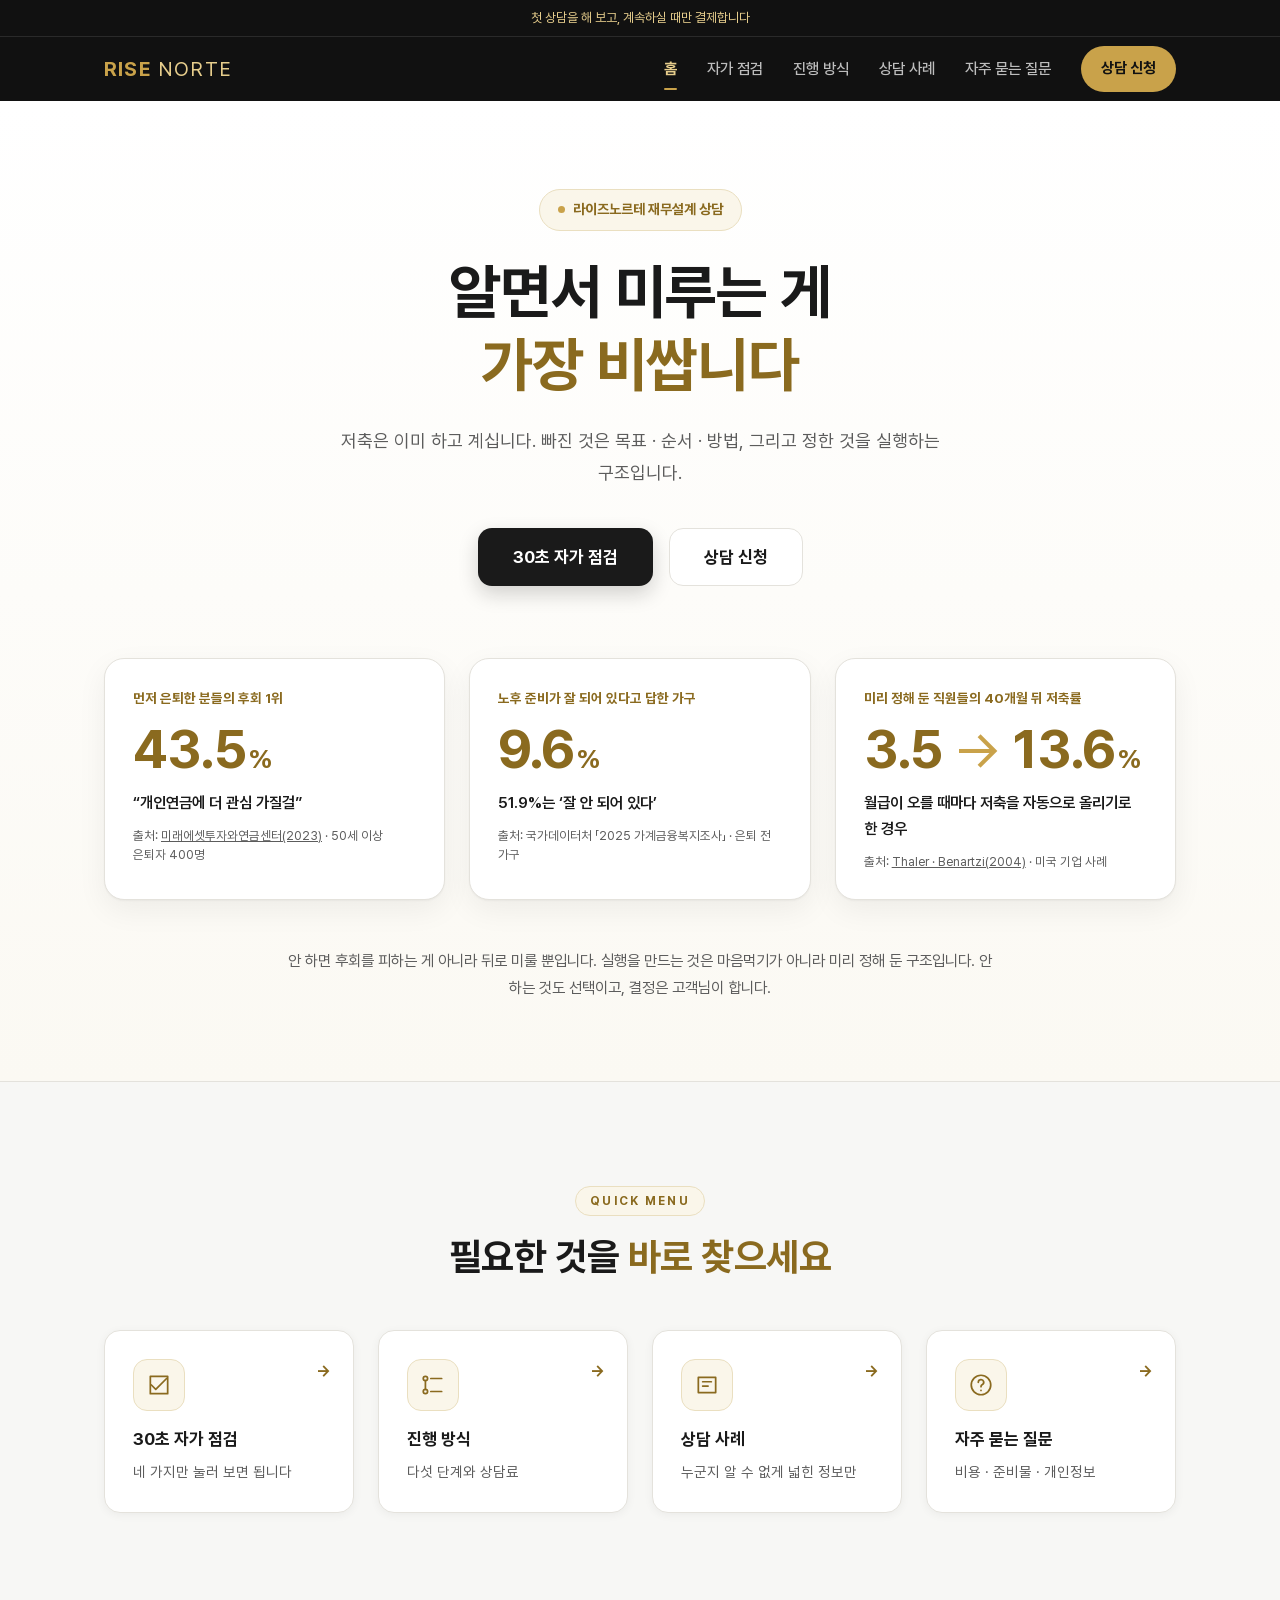
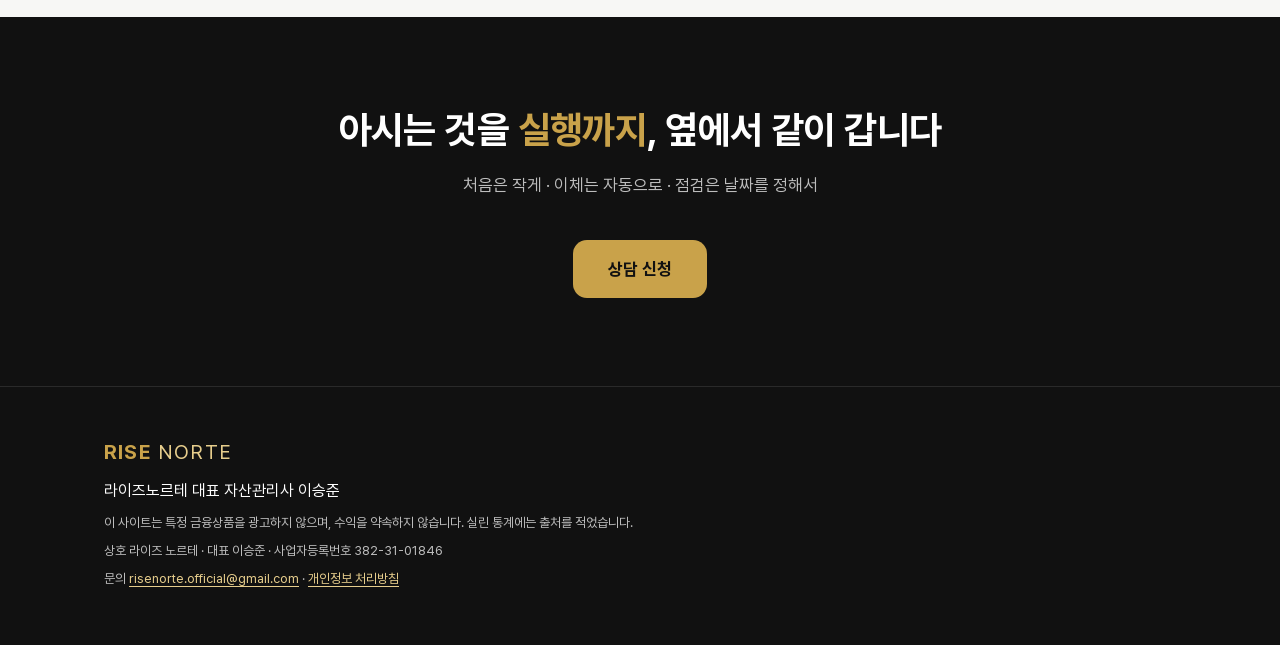
==== index.html @ 2879dfe0 "확인용 배포 갱신: 10분 단위 예약 · 희망 장소 · 상담 동의 · 후기 · 처리방침 Co-Authored-By: Claude Fable 5.2 <noreply@anthropic" ====
<!doctype html>
<html lang="ko">
<head>
<meta charset="utf-8">
<meta name="robots" content="noindex, nofollow">
<meta name="viewport" content="width=device-width, initial-scale=1">
<title>라이즈노르테 · 재무설계 상담</title>
<meta name="description" content="알면서 미루는 게 가장 비쌉니다. 목표 · 순서 · 방법을 정하고 실행까지 같이 가는 재무설계 상담. 라이즈노르테 대표 자산관리사 이승준.">
<link rel="stylesheet" href="assets/style.css">
</head>
<body>

<a class="skip" href="#main">본문으로 건너뛰기</a>

<p class="notice-bar">첫 상담을 해 보고, 계속하실 때만 결제합니다</p>

<header class="top">
  <div class="wrap top-in">
    <a class="brand" href="#home" aria-label="라이즈노르테 처음으로"><b>RISE</b> <span>NORTE</span></a>
    <nav class="nav" aria-label="주요 메뉴">
      <a href="#home" data-nav="home">홈</a>
      <a href="#check" data-nav="check">자가 점검</a>
      <a href="#how" data-nav="how">진행 방식</a>
      <a href="#cases" data-nav="cases">상담 사례</a>
      <a href="#faq" data-nav="faq">자주 묻는 질문</a>
    </nav>
    <a class="nav-cta" href="#apply" data-nav="apply">상담 신청</a>
  </div>
</header>

<main id="main">

<!-- 1. 후킹 -->
<section class="hero" id="home" data-view="home">
  <div class="wrap">
    <p class="pill">라이즈노르테 재무설계 상담</p>
    <h1>알면서 미루는 게 <br><em>가장 비쌉니다</em></h1>
    <p class="lede">저축은 이미 하고 계십니다. 빠진 것은 목표 · 순서 · 방법, 그리고 정한 것을 실행하는 구조입니다.</p>
    <div class="actions">
      <a class="btn btn-main btn-lg" href="#check">30초 자가 점검</a>
      <a class="btn btn-ghost btn-lg" href="#apply">상담 신청</a>
    </div>

    <ul class="stats">
      <li>
        <p class="stat-k">먼저 은퇴한 분들의 후회 1위</p>
        <p class="figure">43.5<small>%</small></p>
        <p class="stat-t">“개인연금에 더 관심 가질걸”</p>
        <p class="src">출처: <a href="https://www.asiae.co.kr/en/article/2023072017463764405" target="_blank" rel="noopener">미래에셋투자와연금센터(2023)</a> · 50세 이상 은퇴자 400명</p>
      </li>
      <li>
        <p class="stat-k">노후 준비가 잘 되어 있다고 답한 가구</p>
        <p class="figure">9.6<small>%</small></p>
        <p class="stat-t">51.9%는 ‘잘 안 되어 있다’</p>
        <p class="src">출처: 국가데이터처 「2025 가계금융복지조사」 · 은퇴 전 가구</p>
      </li>
      <li>
        <p class="stat-k">미리 정해 둔 직원들의 40개월 뒤 저축률</p>
        <p class="figure">3.5 <i>→</i> 13.6<small>%</small></p>
        <p class="stat-t">월급이 오를 때마다 저축을 자동으로 올리기로 한 경우</p>
        <p class="src">출처: <a href="https://www.chicagobooth.edu/research/rustandy/social-impact-research/research-papers/2004/save-more-tomorrow-using-behavioral-economics-to-increase-employee-saving" target="_blank" rel="noopener">Thaler · Benartzi(2004)</a> · 미국 기업 사례</p>
      </li>
    </ul>

    <p class="hero-close">안 하면 후회를 피하는 게 아니라 뒤로 미룰 뿐입니다. 실행을 만드는 것은 마음먹기가 아니라 미리 정해 둔 구조입니다. 안 하는 것도 선택이고, 결정은 고객님이 합니다.</p>
  </div>
</section>

<!-- 1-2. 바로 가기 (홈) -->
<section class="sec sec-alt" id="quick" data-view="home">
  <div class="wrap">
    <p class="overline">QUICK MENU</p>
    <h2>필요한 것을 <em>바로 찾으세요</em></h2>
    <ul class="cards4 tiles">
      <li><a class="card tile" href="#check"><span class="ico" aria-hidden="true"><svg viewBox="0 0 24 24"><path d="M5 12l4 4 10-10"/><path d="M4 4h16v16H4z"/></svg></span><h4>30초 자가 점검</h4><p>네 가지만 눌러 보면 됩니다</p><span class="go" aria-hidden="true">→</span></a></li>
      <li><a class="card tile" href="#how"><span class="ico" aria-hidden="true"><svg viewBox="0 0 24 24"><circle cx="5" cy="6" r="2"/><circle cx="5" cy="18" r="2"/><path d="M10 6h10M10 18h10M5 8v8"/></svg></span><h4>진행 방식</h4><p>다섯 단계와 상담료</p><span class="go" aria-hidden="true">→</span></a></li>
      <li><a class="card tile" href="#cases"><span class="ico" aria-hidden="true"><svg viewBox="0 0 24 24"><path d="M4 5h16v14H4z"/><path d="M8 9h8M8 13h5"/></svg></span><h4>상담 사례</h4><p>누군지 알 수 없게 넓힌 정보만</p><span class="go" aria-hidden="true">→</span></a></li>
      <li><a class="card tile" href="#faq"><span class="ico" aria-hidden="true"><svg viewBox="0 0 24 24"><circle cx="12" cy="12" r="9"/><path d="M9.5 9.5a2.5 2.5 0 1 1 3.5 2.3c-.7.4-1 1-1 1.7M12 17h.01"/></svg></span><h4>자주 묻는 질문</h4><p>비용 · 준비물 · 개인정보</p><span class="go" aria-hidden="true">→</span></a></li>
    </ul>
  </div>
</section>

<!-- 2. 30초 자가 점검 -->
<section class="sec sec-alt" id="check" data-view="check">
  <div class="wrap narrow-md">
    <p class="overline">SELF CHECK</p>
    <h2>하나라도 해당되면, <br><em>점검이 필요합니다</em></h2>
    <p class="sec-lede">30초 자가 점검입니다. 해당되는 것을 눌러 보세요.</p>

    <form class="checks" id="checkForm" aria-label="자가 점검 네 가지">
      <label class="check"><input type="checkbox" value="무엇을 위한 돈인지 정해져 있지 않다"><span class="num">01</span><span class="check-t">모으고는 있는데, 무엇을 위한 돈인지 정해져 있지 않다</span><span class="tick" aria-hidden="true"></span></label>
      <label class="check"><input type="checkbox" value="보험 · 적금 · 연금이 따로 논다"><span class="num">02</span><span class="check-t">보험 · 적금 · 연금이 각자 따로 놀고 있다</span><span class="tick" aria-hidden="true"></span></label>
      <label class="check"><input type="checkbox" value="세금 혜택을 다 챙기는지 모르겠다"><span class="num">03</span><span class="check-t">받을 수 있는 세금 혜택을 다 챙기고 있는지 모르겠다</span><span class="tick" aria-hidden="true"></span></label>
      <label class="check"><input type="checkbox" value="매달 얼마가 필요한지 계산해 본 적이 없다"><span class="num">04</span><span class="check-t">목표까지 매달 얼마가 필요한지 계산해 본 적이 없다</span><span class="tick" aria-hidden="true"></span></label>
    </form>

    <div class="result" id="checkResult" aria-live="polite">
      <p class="result-t" id="checkText">해당되는 항목을 누르면 결과가 바로 나옵니다.</p>
      <a class="btn btn-main" id="checkApply" href="#apply" hidden>이 결과로 상담 신청</a>
    </div>
    <p class="src center">네 가지는 재무설계 상담에서 가장 자주 나오는 내용입니다(라이즈노르테 1차 상담 기준). 누른 내용은 저장되거나 전송되지 않습니다.</p>
  </div>
</section>

<!-- 3. 진행 방식 -->
<section class="sec" id="how" data-view="how">
  <div class="wrap">
    <p class="overline">PROCESS</p>
    <h2>다섯 단계, <br><em>고객님은 고르기만 하시면 됩니다</em></h2>
    <p class="sec-lede">수익률을 찾는 재테크가 아니라 목표와 순서를 정하는 재무설계입니다. 계획이 먼저, 상품은 그다음입니다.</p>

    <ol class="steps">
      <li><span class="step-n">1</span><div class="step-b"><h3>첫 만남</h3><p>고민과 목표를 듣고, 지금의 보장과 돈을 함께 점검합니다. 진행 방식과 상담료를 안내하고, 계속할지는 고객님이 정합니다.</p></div><p class="step-do"><b>하실 일</b>이야기하기</p></li>
      <li><span class="step-n">2</span><div class="step-b"><h3>진단</h3><p>가진 돈 · 빚 · 매달 드나드는 돈을 한 장에 놓고(내 돈 지도), 목표를 언제 · 얼마로 할지 함께 정합니다. 이때까지는 상품 이야기를 하지 않습니다.</p></div><p class="step-do"><b>하실 일</b>사전 작성지 · 화면 캡처</p></li>
      <li><span class="step-n">3</span><div class="step-b"><h3>설계</h3><p>목표별 계획과 보장 · 절세 방법을 다른 방법과 나란히 비교해 제안합니다. 날짜별로 할 일까지 적어 드립니다.</p></div><p class="step-do"><b>하실 일</b>고르기</p></li>
      <li><span class="step-n">4</span><div class="step-b"><h3>실행</h3><p>고르신 것만 진행합니다. 처음은 작게 시작하고 자동이체까지 같이 걸어 둡니다.</p></div><p class="step-do"><b>하실 일</b>정한 것 실행</p></li>
      <li><span class="step-n">5</span><div class="step-b"><h3>관리</h3><p>운용 방식을 고르고 정리 자료를 받습니다. 그 뒤로는 정기 점검 때 제가 먼저 연락드립니다.</p></div><p class="step-do"><b>하실 일</b>1년에 한 번 확인</p></li>
    </ol>
    <p class="src center">상담 내용은 매번 24시간 안에 정리해 보내 드립니다.</p>

    <h3 class="sub-h">상담이 끝나면 손에 남는 것</h3>
    <ul class="cards4">
      <li class="card"><span class="ico" aria-hidden="true"><svg viewBox="0 0 24 24"><path d="M9 4 3 6v14l6-2 6 2 6-2V4l-6 2-6-2Zm0 0v14m6-12v14"/></svg></span><h4>내 돈 지도</h4><p>가진 돈 · 빚 · 매달 드나드는 돈</p></li>
      <li class="card"><span class="ico" aria-hidden="true"><svg viewBox="0 0 24 24"><circle cx="12" cy="12" r="8"/><circle cx="12" cy="12" r="3"/><path d="M12 2v3m0 14v3M2 12h3m14 0h3"/></svg></span><h4>목표별 계획표</h4><p>언제 · 얼마 · 매달 얼마</p></li>
      <li class="card"><span class="ico" aria-hidden="true"><svg viewBox="0 0 24 24"><path d="M4 7h13m0 0-3-3m3 3-3 3M20 17H7m0 0 3-3m-3 3 3 3"/></svg></span><h4>매달 돈의 흐름</h4><p>월급이 어디로 얼마씩</p></li>
      <li class="card"><span class="ico" aria-hidden="true"><svg viewBox="0 0 24 24"><path d="M12 3 5 6v5c0 4.5 3 8.3 7 10 4-1.7 7-5.5 7-10V6l-7-3Zm-3 9 2 2 4-4"/></svg></span><h4>보장 · 절세 점검</h4><p>빈칸과 세액공제</p></li>
    </ul>
  </div>
</section>

<!-- 3-2. 원칙 -->
<section class="sec sec-alt" id="why" data-view="how">
  <div class="wrap">
    <p class="overline">PRINCIPLES</p>
    <h2>서로 할 일을 <br><em>처음에 정합니다</em></h2>
    <p class="sec-lede">결정은 고객님이 합니다. 저는 근거와 선택지를 드리고, 정한 것은 실행까지 같이 갑니다.</p>

    <div class="grid3">
      <div class="card card-list">
        <p class="card-k">담당 자산관리사</p>
        <h3>제가 하는 일</h3>
        <ul class="ticks">
          <li>숫자는 증빙으로, 출처 · 가정과 함께</li>
          <li>설계안은 다른 방법과 나란히 비교</li>
          <li>실행은 작게, 자동이체까지 같이</li>
          <li>정리본은 상담 뒤 24시간 안에</li>
          <li>정기 점검은 제가 먼저 연락</li>
        </ul>
      </div>
      <div class="card card-list">
        <p class="card-k">고객님</p>
        <h3>하실 일</h3>
        <ul class="ticks">
          <li>사전 작성지와 화면 캡처 · 대략이어도 괜찮습니다</li>
          <li>우선순위와 계산 기준을 함께 정합니다</li>
          <li>결혼 · 이직 · 대출처럼 큰 변화는 알려 주세요</li>
        </ul>
      </div>
      <div class="card card-list card-no">
        <p class="card-k">처음부터 분명히</p>
        <h3>하지 않는 일</h3>
        <ul class="ticks ticks-no">
          <li>수익을 약속하는 일</li>
          <li>돈을 대신 굴리는 일</li>
          <li>세금 신고 대리 · 법률 자문 (필요하면 전문가 안내)</li>
          <li>비교 없이 기존 상품을 바꾸는 일</li>
        </ul>
      </div>
    </div>

    <div class="fee">
      <div class="fee-main">
        <p class="card-k">상담료</p>
        <p class="figure">5회 33만 원</p>
        <p class="fee-s">상담은 모두 다섯 번입니다. 첫 상담을 해 보고 계속하실 때만 결제합니다.</p>
      </div>
      <ul class="ticks">
        <li>결제는 첫 상담 뒤, 두 번째 상담 전에 합니다</li>
        <li>상품 가입은 선택이며 상담료와 별개입니다</li>
        <li>정기 점검은 당분간 무료입니다</li>
        <li>제가 제안한 금융상품이나 서비스를 계약하시면 그 회사로부터 수당을 받을 수 있습니다. 어떤 상품에 수당이 있는지는 제안할 때 말씀드리고 계약서에도 적습니다</li>
      </ul>
    </div>
    <p class="src center">근거: 라이즈노르테 재무설계 상담 계약서 · 한국FPSB AFPK 교재 ‘재무설계사의 역할 · 업무 범위 · 고객의 역할’</p>
  </div>
</section>

<!-- 4. 사례 -->
<section class="sec" id="cases" data-view="cases">
  <div class="wrap">
    <p class="overline">CASES</p>
    <h2>상담 <em>사례</em></h2>
    <p class="sec-lede">누군지 알아볼 수 없게 넓힌 정보만 싣습니다. 금액 대신 구간과 비율로, 상품 이름 없이 적습니다.</p>

    <div class="filters" id="caseFilters" aria-label="사례 고르기" hidden></div>
    <p class="count" id="caseCount" aria-live="polite"></p>
    <div class="case-list" id="caseList"></div>
    <noscript><p class="empty">사례는 자바스크립트를 켜야 보입니다.</p></noscript>
  </div>
</section>

<!-- 4-2. 자주 묻는 질문 -->
<section class="sec sec-alt" id="faq" data-view="faq">
  <div class="wrap narrow-md">
    <p class="overline">FAQ</p>
    <h2>상담 전에 <br><em>자주 묻는 질문</em></h2>
    <div class="faq">
      <details><summary>상담 비용이 있나요?</summary><p>상담은 모두 다섯 번, 33만 원입니다. 첫 상담을 해 보고 계속하실 때만 결제하며, 결제는 두 번째 상담 전에 합니다. 정기 점검은 당분간 무료입니다.</p></details>
      <details><summary>중간에 그만둘 수 있나요?</summary><p>언제든 그만두실 수 있습니다. 다만 두 번째 상담이 시작된 뒤에는 상담료를 돌려 드리지 않습니다. 그래서 첫 상담을 해 보고 계속할지를 정하시도록 합니다.</p></details>
      <details><summary>상품에 꼭 가입해야 하나요?</summary><p>아닙니다. 상품 가입은 선택이고 상담료와 별개입니다. 다른 곳에서 가입하시거나 가입하지 않으셔도 상담은 그대로 진행합니다. 두 번째 상담까지는 점검과 합의만 하고, 상품은 세 번째 상담부터 이야기합니다.</p></details>
      <details><summary>수당을 받으시나요?</summary><p>제가 제안한 금융상품이나 서비스를 계약하시면 그 회사로부터 수당을 받을 수 있습니다. 어떤 상품에 수당이 있는지는 제안할 때 함께 말씀드리고 계약서에도 같은 문구로 적습니다.</p></details>
      <details><summary>무엇을 준비해야 하나요?</summary><p>첫 상담에는 준비물이 없습니다. 두 번째 상담 전에 사전 작성지와 화면 캡처 몇 장을 부탁드립니다. 대략이어도 괜찮고, 막히는 것은 만나서 같이 조회합니다.</p></details>
      <details><summary>첫 상담은 얼마나 걸리나요?</summary><p>1시간 20분쯤 잡으시면 됩니다. 인사와 고민 듣기, 보장 점검, 돈 점검, 진행 방식 안내 순서로 진행합니다.</p></details>
      <details><summary>이미 가입한 보험이 많은데 괜찮을까요?</summary><p>괜찮습니다. 지금 보험을 그대로 놓고 점검부터 합니다. 기존 보험은 비교해 보고 바꾸는 쪽이 유리할 때만 말씀드립니다.</p></details>
      <details><summary>어디서 만나나요?</summary><p>정식 대면 상담이 기본입니다. 신청할 때 희망 장소를 적어 주시면, 연락드려 함께 조율해 정합니다.</p></details>
      <details><summary>부부나 가족이 같이 가도 되나요?</summary><p>네, 함께 오시길 권합니다. 돈에 대한 결정을 같이 하는 분이라면 처음부터 함께 듣고 정하는 편이 좋습니다.</p></details>
      <details><summary>개인정보는 어떻게 다루나요?</summary><p>상담에 꼭 필요한 것만 받습니다. 주민등록번호 · 계좌번호 · 건강 정보는 받지 않습니다. 적으신 내용은 본인과 담당 자산관리사만 볼 수 있고, 자산관리를 그만두시면 지웁니다. 자세한 내용은 <a href="#privacy">개인정보 처리방침</a>에 적었습니다.</p></details>
    </div>
  </div>
</section>

<!-- 5. 상담 신청 -->
<section class="sec" id="apply" data-view="apply">
  <div class="wrap narrow">
    <p class="overline">CONSULTATION</p>
    <h2>상담 <em>신청</em></h2>
    <p class="sec-lede">달력에서 날짜를 고르고 편한 시작 시간을 10분 단위로 골라 예약하세요. 정식 대면 상담이 기본이고, 첫 상담은 1시간 20분쯤 걸립니다.</p>

    <form class="form" id="applyForm" novalidate>
      <fieldset class="field" id="bookField">
        <legend>상담 날짜와 시간 <em>필수</em></legend>
        <div class="cal" id="cal" tabindex="-1" aria-live="polite"></div>
        <p class="err" id="e-when" hidden>날짜와 시간을 골라 주세요.</p>
      </fieldset>

      <div class="field">
        <label for="f-name">이름 <em>필수</em></label>
        <input id="f-name" name="name" type="text" autocomplete="name" required maxlength="20">
        <p class="err" id="e-name" hidden>이름을 적어 주세요.</p>
      </div>
      <div class="field">
        <label for="f-tel">연락처 <em>필수</em></label>
        <input id="f-tel" name="tel" type="tel" inputmode="tel" autocomplete="tel" placeholder="010-0000-0000" required maxlength="13">
        <p class="err" id="e-tel" hidden>연락받을 휴대폰 번호를 적어 주세요.</p>
      </div>
      <div class="field">
        <label for="f-place">희망 장소 <span class="opt">선택</span></label>
        <input id="f-place" name="place" type="text" maxlength="100" placeholder="예) 마포구청 근처 카페">
        <p class="sub">희망 장소일 뿐이며, 장소는 담당 자산관리사와 조율해 정합니다.</p>
      </div>
      <div class="field">
        <label for="f-memo">남길 말 <span class="opt">선택</span></label>
        <textarea id="f-memo" name="memo" maxlength="300" rows="3" placeholder="미리 알려 주고 싶은 것이 있으면 적어 주세요"></textarea>
        <p class="sub">주민등록번호 · 계좌번호 · 건강 정보는 적지 말아 주세요.</p>
      </div>

      <fieldset class="field">
        <legend>관심 주제 <span class="opt">선택 · 여러 개</span></legend>
        <div class="chips">
          <label><input type="checkbox" name="topic" value="목적별 돈 나누기"><span>목적별 돈 나누기 (결혼 · 집 · 노후)</span></label>
          <label><input type="checkbox" name="topic" value="지출 · 저축 구조"><span>지출 · 저축 구조</span></label>
          <label><input type="checkbox" name="topic" value="보장 점검"><span>보장 점검</span></label>
          <label><input type="checkbox" name="topic" value="연금 · 절세"><span>연금 · 절세</span></label>
          <label><input type="checkbox" name="topic" value="아직 모르겠음"><span>아직 모르겠어요</span></label>
        </div>
        <p class="from-check" id="fromCheck" hidden></p>
      </fieldset>

      <div class="field">
        <label for="f-ch">만난 경로 <span class="opt">선택</span></label>
        <select id="f-ch" name="channel">
          <option value="">고르기</option>
          <option>소개</option>
          <option>법인 강의</option>
          <option>유튜브 · 블로그</option>
          <option>인스타그램 · 스레드</option>
          <option>검색</option>
          <option>기타</option>
        </select>
      </div>

      <div class="consent">
        <h3>개인정보 수집 · 이용 안내</h3>
        <dl>
          <dt>수집하는 곳</dt><dd>라이즈 노르테 (대표 이승준)</dd>
          <dt>수집 항목</dt><dd>이름 · 연락처 · 상담 날짜와 시간 (필수) / 희망 장소 · 남길 말 · 관심 주제 · 만난 경로 · 자가 점검에서 고른 것 (선택)</dd>
          <dt>목적</dt><dd>상담 일정 연락과 상담 준비</dd>
          <dt>보유 기간</dt><dd>상담 일정이 정해질 때까지. 상담으로 이어지지 않으면 지우고, 그 전에도 요청하시면 바로 지웁니다.</dd>
          <dt>거부할 권리</dt><dd>동의하지 않을 수 있으며, 그 경우 상담 신청을 받을 수 없습니다.</dd>
        </dl>
        <p class="src">주민등록번호 · 계좌번호 · 건강 정보는 받지 않습니다. 자세한 내용은 <a href="#privacy">개인정보 처리방침</a>에 있습니다.</p>
        <label class="agree"><input id="f-agree" type="checkbox" required><span>위 내용을 읽었고 개인정보 수집 · 이용에 동의합니다 <em>필수</em></span></label>
        <p class="err" id="e-agree" hidden>동의해야 신청할 수 있습니다.</p>
      </div>

      <p class="err" id="e-send" role="alert" hidden></p>
      <button class="btn btn-main btn-wide" type="submit">상담 신청하기</button>
    </form>

    <div class="done" id="applyDone" tabindex="-1" hidden>
      <h3 id="doneTitle"></h3>
      <p id="doneText"></p>
      <button class="btn btn-line-dark" type="button" id="doneBack">다른 시간도 예약하기</button>
    </div>
  </div>
</section>

<!-- 6. 개인정보 처리방침 (원문 초안: docs/개인정보_처리방침_초안.md · 고치면 둘을 같이 고친다) -->
<section class="sec" id="privacy" data-view="privacy">
  <div class="wrap narrow-md">
    <p class="overline">PRIVACY</p>
    <h2>개인정보 <em>처리방침</em></h2>
    <div class="policy">
      <p>라이즈 노르테(이하 ‘라이즈노르테’)는 재무설계 상담과 자산관리를 위해 꼭 필요한 개인정보만 받고, 받은 정보는 아래에 적은 목적으로만 씁니다.</p>
      <p class="src">시행일 2026년 11월 18일</p>

      <h3>1. 받는 정보와 쓰는 목적</h3>
      <ul>
        <li><b>상담을 신청할 때</b> 이름 · 연락처 · 상담 날짜와 시간(필수), 희망 장소 · 남길 말 · 관심 주제 · 만난 경로 · 자가 점검에서 고른 것(선택) — 상담 일정 연락과 상담 준비에 씁니다.</li>
        <li><b>카카오로 로그인할 때</b> 카카오가 넘겨주는 회원 식별값 · 닉네임 · 프로필 사진 주소 · 이메일, 직접 적는 이름 · 연락처 · 출생 연월 · 가구 형태 — 본인 확인, 자료를 본인에게만 보여 주기, 연락에 씁니다.</li>
        <li><b>사전 작성지를 쓸 때</b> 소득 · 지출 · 저축 · 자산 · 부채 금액, 재무 목표, 돈에 대한 생각, 투자성향 답변 — 재무 진단과 설계, 상담, 이후 자산관리에 씁니다.</li>
        <li><b>상담 확인 · 동의서에 동의할 때</b> 동의한 항목 · 일시 · 문서 판 · 적어 주신 이름 — 동의한 사실을 기록해 두는 데 씁니다.</li>
        <li><b>후기를 적을 때</b> 적어 주신 후기 글 · 고른 항목 · 공개 범위 · 실을 때 표기 — 상담을 고치는 데 쓰고, 싣는 것을 허락한 후기만 이름 없이 싣습니다.</li>
        <li><b>상담을 진행하면서</b> 상담 회차별 합의 내용, 자료를 받았는지 여부 — 상담 기록과 정기 점검에 씁니다.</li>
        <li><b>사이트를 쓸 때 자동으로</b> 접속 일시 · 접속 주소(IP) · 브라우저 정보 — 아래 4번의 회사가 기록으로 남기며, 로그인 유지 · 부정 이용 방지 · 오류 확인에 씁니다.</li>
      </ul>
      <p><b>받지 않는 정보</b> 주민등록번호 · 계좌번호 · 카드번호 · 건강 정보는 받지 않습니다. 입력 칸에 적지 말아 주세요. 실수로 적힌 것을 알게 되면 바로 지웁니다.</p>
      <p><b>만 14세 미만</b> 만 14세 미만의 개인정보는 받지 않습니다.</p>

      <h3>2. 보관 기간</h3>
      <ul>
        <li><b>상담 신청 정보</b>(종이 신청서 · 사이트 신청) 상담 일정이 정해질 때까지. 상담으로 이어지지 않으면 지우고, 그 전에도 요청하시면 바로 지웁니다.</li>
        <li><b>상담 고객의 정보</b>(로그인 · 사전 작성지 · 상담 기록 · 동의한 기록 · 후기) 자산관리를 그만둘 때까지. 그만두겠다고 알리시면 지웁니다.</li>
        <li><b>법령이 따로 보관을 정한 정보</b> 그 법령이 정한 기간 동안 보관합니다.</li>
      </ul>

      <h3>3. 다른 곳에 주는 경우</h3>
      <p>개인정보를 다른 사람이나 회사에 팔거나 주지 않습니다. 본인이 따로 동의한 경우와, 법령에 따라 수사기관 등이 정해진 절차로 요구하는 경우만 예외입니다.</p>
      <p>금융상품에 가입할 때 금융회사에 내는 정보는 고객이 그 회사에 직접 내는 것이며, 라이즈노르테가 대신 넘기지 않습니다.</p>

      <h3>4. 처리를 맡기는 곳 · 나라 밖으로 나가는 경우</h3>
      <ul>
        <li><b>Supabase, Inc.</b>(미국 회사) 로그인 처리와 신청 · 고객 자료 저장. 자료는 대한민국 서울에 있는 서버에 저장합니다.</li>
        <li><b>GitHub, Inc.</b>(미국 회사) 사이트 화면 파일 제공. 신청 내용과 고객 자료는 이 회사를 지나가지 않습니다.</li>
        <li><b>주식회사 카카오</b> 카카오 로그인. 본인 확인에만 쓰며 카카오에 재무 정보를 보내지 않습니다.</li>
      </ul>
      <p>자료는 서울에 저장하지만 저장 서비스를 운영하는 회사가 대한민국 밖에 있어, 그 회사가 장애 대응 등을 위해 접근하면 개인정보가 나라 밖에서 처리될 수 있습니다. 이를 원하지 않으시면 사이트 대신 종이와 전화로 신청하고 상담하실 수 있습니다.</p>
      <p>새 신청이 오면 담당자 휴대폰으로 알림을 보냅니다. 이 알림에는 예약 날짜와 시간만 담기고 이름과 연락처는 담기지 않습니다.</p>

      <h3>5. 이름을 뺀 통계와 사례</h3>
      <p>상담이 끝난 뒤에는 누구인지 알 수 없게 바꾼 통계(나이대 · 가구 형태 · 고민의 종류 · 제안과 결과 같은 것)를 따로 쌓아, 상담 품질을 높이고 사례를 소개하는 데 씁니다. 이 통계에는 이름과 연락처가 없고 고객 자료와 다시 잇는 값도 두지 않습니다. 같은 조건의 사람이 적어 누구인지 짐작될 수 있을 때는 통계에 넣지 않습니다. 자산관리를 그만둔 뒤에도 이 통계는 남습니다.</p>
      <p>사례는 누구인지 알 수 없게 바꿔서 싣습니다(이름 없이, 나이대 · 금액 구간처럼 넓게 적고 그분만의 특징은 뺍니다). 후기는 싣는 것을 허락한 분의 것만 싣습니다. 허락하지 않아도 상담에는 아무 차이가 없고, 실린 뒤에도 언제든 내려 달라고 하실 수 있습니다.</p>

      <h3>6. 지우는 방법</h3>
      <ul>
        <li>보관 기간이 끝나거나 목적을 이루면 지체 없이 지웁니다.</li>
        <li>데이터베이스의 정보는 되살릴 수 없게 지우고, 종이에 적힌 것은 잘게 자르거나 태웁니다.</li>
        <li>자산관리를 그만두시면 담당자가 그 고객의 자료를 한 번에 지웁니다.</li>
      </ul>

      <h3>7. 내 정보에 대한 권리</h3>
      <p>언제든지 내 정보를 보여 달라(열람), 틀린 것을 고쳐 달라(정정), 지워 달라(삭제), 쓰는 것을 멈춰 달라(처리 정지), 동의를 거두겠다(동의 철회)고 요구하실 수 있습니다.</p>
      <p>로그인 뒤 화면에서 직접 고칠 수 있는 것은 직접 고치고, 그 밖의 요청은 아래 연락처로 알려 주세요. 요청을 받으면 지체 없이 처리하고 결과를 알립니다. 대리인을 통해 요청하실 때는 위임 사실을 확인할 수 있는 서류가 필요합니다.</p>

      <h3>8. 안전하게 지키는 방법</h3>
      <ul>
        <li>고객마다 자기 자료만 볼 수 있게 데이터베이스에서 권한을 나눕니다.</li>
        <li>고객 자료를 볼 수 있는 사람은 담당 자산관리사 한 명이며, 담당자 계정에는 2단계 인증을 씁니다.</li>
        <li>사이트와 주고받는 내용은 암호화된 통신(HTTPS)으로 보냅니다.</li>
        <li>사이트 화면을 만드는 저장소에는 고객 자료와 비밀 키를 두지 않습니다.</li>
      </ul>

      <h3>9. 자동으로 저장되는 것(쿠키 등)</h3>
      <ul>
        <li>로그인 상태를 유지하려고 브라우저에 로그인 정보를 저장합니다. 로그아웃하거나 브라우저 저장 내용을 지우면 없어집니다.</li>
        <li>광고나 방문자 추적을 위한 쿠키는 쓰지 않습니다.</li>
      </ul>

      <h3>10. 개인정보 보호책임자</h3>
      <ul>
        <li><b>책임자</b> 이승준 (라이즈노르테 대표 자산관리사)</li>
        <li><b>연락처</b> <a href="mailto:risenorte.official@gmail.com">risenorte.official@gmail.com</a></li>
        <li><b>사업자</b> 라이즈 노르테 · 대표 이승준 · 사업자등록번호 382-31-01846</li>
      </ul>
      <p>개인정보와 관련한 문의 · 불만 · 피해 구제는 위 연락처로 알려 주세요.</p>

      <h3>11. 다른 곳에 도움을 청할 수 있는 곳</h3>
      <ul>
        <li>개인정보침해신고센터: 국번 없이 118 · privacy.kisa.or.kr</li>
        <li>개인정보분쟁조정위원회: 1833-6972 · www.kopico.go.kr</li>
        <li>대검찰청: 국번 없이 1301 · www.spo.go.kr</li>
        <li>경찰청: 국번 없이 182 · ecrm.police.go.kr</li>
      </ul>

      <h3>12. 이 방침이 바뀔 때</h3>
      <p>내용이 바뀌면 시행 7일 전에 사이트에 알립니다. 받는 정보나 목적이 늘어나는 것처럼 중요한 변경은 30일 전에 알리고, 필요하면 다시 동의를 받습니다.</p>
      <p class="src">공고일 2026년 11월 18일 · 시행일 2026년 11월 18일</p>
    </div>
  </div>
</section>

<section class="cta-band" data-view="not-apply">
  <div class="wrap">
    <h2>아시는 것을 <em>실행까지</em>, 옆에서 같이 갑니다</h2>
    <p>처음은 작게 · 이체는 자동으로 · 점검은 날짜를 정해서</p>
    <a class="btn btn-gold btn-lg" href="#apply">상담 신청</a>
  </div>
</section>

</main>

<footer class="foot">
  <div class="wrap">
    <p class="brand brand-foot"><b>RISE</b> <span>NORTE</span></p>
    <p>라이즈노르테 대표 자산관리사 이승준</p>
    <p class="foot-s">이 사이트는 특정 금융상품을 광고하지 않으며, 수익을 약속하지 않습니다. 실린 통계에는 출처를 적었습니다.</p>
    <p class="foot-s">상호 라이즈 노르테 · 대표 이승준 · 사업자등록번호 382-31-01846</p>
    <p class="foot-s">문의 <a href="mailto:risenorte.official@gmail.com">risenorte.official@gmail.com</a> · <a href="#privacy">개인정보 처리방침</a></p>
  </div>
</footer>

<a class="float-cta" href="#apply" aria-label="상담 신청으로 가기"><span>상담</span><span>신청</span></a>

<script src="assets/config.js"></script>
<script src="data/cases.js"></script>
<script src="assets/app.js"></script>
</body>
</html>
---- assets/style.css ----
/* RISE NORTE 홈페이지 · 화이트 톤 + 블랙 골드
   구성은 재무상담 사이트들의 흔한 틀을 따른다: 알림 띠 · 위 메뉴(누르면 그 화면만) · 가운데 정렬 첫 화면 · 숫자 카드 ·
   둥근 카드와 옅은 그림자 · 영문 구역 라벨 · 번호 단계 · 자주 묻는 질문 · 마무리 띠 · 휴대폰 오른쪽 아래 신청 버튼.
   어두운 테마는 두지 않는다. 글꼴은 Pretendard(assets/fonts · SIL OFL 1.1 · orioncactus/pretendard v1.3.9). */
@font-face { font-family: "Pretendard"; font-style: normal; font-weight: 400; font-display: swap; src: url("fonts/Pretendard-Regular.woff2") format("woff2"); }
@font-face { font-family: "Pretendard"; font-style: normal; font-weight: 500; font-display: swap; src: url("fonts/Pretendard-Medium.woff2") format("woff2"); }
@font-face { font-family: "Pretendard"; font-style: normal; font-weight: 600; font-display: swap; src: url("fonts/Pretendard-SemiBold.woff2") format("woff2"); }
@font-face { font-family: "Pretendard"; font-style: normal; font-weight: 700; font-display: swap; src: url("fonts/Pretendard-Bold.woff2") format("woff2"); }

/* 색 · 간격 · 모서리. 화면의 모든 값은 여기 변수에서만 가져온다. */
:root {
  color-scheme: light;
  --surface: #FFFFFF;
  --surface-raised: #F7F7F5;
  --ink: #1A1A1A;
  --ink-muted: #5C5C5C;
  --accent: #8A6A1F;
  --accent-tint: #FAF6EA;
  --accent-line: #EADFC0;
  --line: #E4E2DC;
  --negative: #B5481A;
  --btn-bg: #1A1A1A;
  --btn-bg-hover: #3A3A3A;
  --btn-ink: #FFFFFF;
  --focus: #C9A24A;

  /* 로고가 있는 면(알림 띠 · 머리 · 마무리 띠 · 바닥): 블랙 골드 */
  --hero-bg: #111111;
  --hero-raised: #1E1E1E;
  --hero-line: #2A2A2A;
  --on-hero: #FFFFFF;
  --on-hero-muted: #BDBDBD;
  --hero-accent: #C9A24A;
  --hero-accent-strong: #E6CD8C;

  --space-2: 8px;
  --space-4: 16px;
  --space-6: 24px;
  --space-10: 40px;
  --radius-sm: 8px;
  --radius-md: 12px;
  --radius-lg: 20px;
  --shadow: 0 10px 30px rgba(17, 17, 17, 0.06), 0 1px 2px rgba(17, 17, 17, 0.04);
  --shadow-sm: 0 2px 10px rgba(17, 17, 17, 0.05);

  --font-display: "Pretendard", "Apple SD Gothic Neo", "Malgun Gothic", system-ui, sans-serif;
  --font-sans: "Pretendard", "Apple SD Gothic Neo", "Malgun Gothic", system-ui, sans-serif;
}

* { box-sizing: border-box; }
html { scroll-behavior: smooth; scroll-padding-top: 76px; -webkit-text-size-adjust: 100%; }
@media (prefers-reduced-motion: reduce) { html { scroll-behavior: auto; } * { transition: none !important; } }

body {
  margin: 0;
  background: var(--surface);
  color: var(--ink);
  font-family: var(--font-sans);
  font-size: 16px;
  line-height: 1.7;
  word-break: keep-all;
  overflow-wrap: anywhere;
  -webkit-font-smoothing: antialiased;
}
h1, h2, h3, h4, p, ul, ol, dl, dd, fieldset, blockquote { margin: 0; padding: 0; }
ul, ol { list-style: none; }
fieldset { border: 0; min-width: 0; }
a { color: inherit; }
em { font-style: normal; }
[hidden] { display: none !important; }

.wrap { max-width: 1120px; margin: 0 auto; padding: 0 var(--space-6); }
.wrap.narrow { max-width: 680px; }
.wrap.narrow-md { max-width: 820px; }
.center { text-align: center; }
.skip { position: absolute; left: -9999px; }
.skip:focus { left: var(--space-4); top: var(--space-4); z-index: 30; background: var(--surface); padding: var(--space-2) var(--space-4); border-radius: var(--radius-sm); }
:focus-visible { outline: 3px solid var(--focus); outline-offset: 2px; }

/* 알림 띠 · 머리 */
.notice-bar { background: var(--hero-bg); color: var(--hero-accent-strong); text-align: center; font-size: 13px; line-height: 20px; padding: 8px var(--space-4); border-bottom: 1px solid var(--hero-line); }
.top { position: sticky; top: 0; z-index: 20; background: var(--hero-bg); color: var(--on-hero); }
.top-in { display: flex; align-items: center; justify-content: space-between; gap: var(--space-4); min-height: 64px; }
.brand { font-family: var(--font-display); letter-spacing: 0.06em; font-size: 20px; text-decoration: none; white-space: nowrap; color: var(--hero-accent); }
.brand b { font-weight: 700; }
.brand span { font-weight: 400; color: var(--hero-accent-strong); }
.nav { display: flex; align-items: center; gap: 2px; margin-left: auto; overflow-x: auto; scrollbar-width: none; }
.nav::-webkit-scrollbar { display: none; }
.nav a { position: relative; text-decoration: none; font-size: 15.5px; font-weight: 500; padding: 10px 14px; border-radius: 10px; white-space: nowrap; color: var(--on-hero-muted); transition: color .15s, background .15s; }
.nav a:hover { color: var(--on-hero); background: var(--hero-raised); }
.nav a[aria-current="page"] { color: var(--hero-accent-strong); font-weight: 700; }
.nav a[aria-current="page"]::after { content: ""; position: absolute; left: 14px; right: 14px; bottom: 2px; height: 2px; border-radius: 2px; background: var(--hero-accent); }
.nav-cta { flex: none; text-decoration: none; background: var(--hero-accent); color: #111111; font-weight: 700; font-size: 15px; padding: 10px 20px; border-radius: 999px; white-space: nowrap; transition: background .15s; }
.nav-cta:hover { background: var(--hero-accent-strong); }
main { min-height: 62vh; }

/* 공통 글자 */
.overline { display: inline-block; font-size: 12px; line-height: 16px; font-weight: 700; letter-spacing: 0.18em; color: var(--accent); background: var(--accent-tint); border: 1px solid var(--accent-line); border-radius: 999px; padding: 6px 14px; margin-bottom: var(--space-4); }
h1 { font-size: clamp(34px, 6.2vw, 60px); line-height: 1.22; font-weight: 700; letter-spacing: -0.02em; }
h2 { font-size: clamp(26px, 3.8vw, 38px); line-height: 1.32; font-weight: 700; letter-spacing: -0.015em; }
h3 { font-size: 19px; line-height: 1.45; font-weight: 700; }
h4 { font-size: 17px; line-height: 1.45; font-weight: 700; }
h1 em, h2 em { color: var(--accent); }
.src { font-size: 12.5px; line-height: 19px; color: var(--ink-muted); }
.figure { font-family: var(--font-display); font-size: 44px; line-height: 1.1; font-weight: 700; letter-spacing: -0.02em; }

/* 버튼 */
.btn { display: inline-flex; align-items: center; justify-content: center; min-height: 50px; padding: 0 var(--space-6); border-radius: var(--radius-md); border: 1px solid transparent; font: inherit; font-weight: 700; text-decoration: none; cursor: pointer; transition: background .15s, transform .15s, box-shadow .15s; }
.btn:hover { transform: translateY(-1px); }
.btn-lg { min-height: 58px; padding: 0 34px; font-size: 17px; border-radius: 14px; }
.btn-main { background: var(--btn-bg); color: var(--btn-ink); box-shadow: 0 8px 20px rgba(17, 17, 17, 0.18); }
.btn-main:hover { background: var(--btn-bg-hover); }
.btn-ghost { background: var(--surface); color: var(--ink); border-color: var(--line); }
.btn-ghost:hover { border-color: var(--ink); }
.btn-gold { background: var(--hero-accent); color: #111111; }
.btn-gold:hover { background: var(--hero-accent-strong); }
.btn-line-dark { background: transparent; border-color: var(--ink); color: var(--ink); }
.btn-wide { width: 100%; }

/* 1. 후킹 */
.hero { background: linear-gradient(180deg, #FFFFFF 0%, #FBF9F3 100%); padding: 88px 0 80px; text-align: center; border-bottom: 1px solid var(--line); }
.pill { display: inline-flex; align-items: center; gap: 8px; font-size: 14px; font-weight: 700; color: var(--accent); background: var(--accent-tint); border: 1px solid var(--accent-line); border-radius: 999px; padding: 8px 18px; margin-bottom: var(--space-6); }
.pill::before { content: ""; width: 7px; height: 7px; border-radius: 50%; background: var(--hero-accent); }
.hero .lede { margin: var(--space-6) auto 0; max-width: 620px; color: var(--ink-muted); font-size: 18px; line-height: 1.75; }
.actions { display: flex; flex-wrap: wrap; justify-content: center; gap: var(--space-4); margin-top: var(--space-10); }
.stats { display: grid; grid-template-columns: repeat(3, 1fr); gap: var(--space-6); margin-top: 72px; text-align: left; }
.stats li { background: var(--surface); border: 1px solid var(--line); border-radius: var(--radius-lg); padding: 28px; box-shadow: var(--shadow); display: grid; gap: 10px; align-content: start; }
.stat-k { font-size: 13.5px; font-weight: 700; color: var(--accent); }
.stats .figure { color: var(--accent); font-size: 54px; }
.stats .figure small { font-size: 26px; font-weight: 700; margin-left: 2px; }
.stats .figure i { font-style: normal; color: var(--hero-accent); font-weight: 400; }
.stat-t { font-size: 15.5px; font-weight: 600; }
.hero-close { margin: 48px auto 0; max-width: 720px; color: var(--ink-muted); font-size: 15.5px; }

/* 구역 */
.sec { padding: 104px 0; text-align: center; }
.sec-alt { background: var(--surface-raised); }
.sec-lede { margin: var(--space-4) auto 56px; color: var(--ink-muted); max-width: 640px; font-size: 17px; }
.sec .src.center { margin-top: var(--space-6); }
.sub-h { margin: 72px 0 var(--space-6); font-size: 22px; }

.card { background: var(--surface); border: 1px solid var(--line); border-radius: 16px; padding: 28px; box-shadow: var(--shadow-sm); text-align: left; }
.grid3 { display: grid; grid-template-columns: repeat(3, 1fr); gap: var(--space-6); }
.cards4 { display: grid; grid-template-columns: repeat(4, 1fr); gap: var(--space-6); }
.cards4 .card { display: grid; gap: 8px; align-content: start; }
.cards4 p { color: var(--ink-muted); font-size: 14.5px; }
.ico { width: 52px; height: 52px; border-radius: 14px; background: var(--accent-tint); border: 1px solid var(--accent-line); display: grid; place-items: center; margin-bottom: 8px; }
.ico svg { width: 26px; height: 26px; fill: none; stroke: var(--accent); stroke-width: 1.6; stroke-linecap: round; stroke-linejoin: round; }
.tiles .tile { display: grid; gap: 8px; align-content: start; height: 100%; text-decoration: none; color: inherit; position: relative; transition: transform .15s, box-shadow .15s, border-color .15s; }
.tiles .tile:hover { transform: translateY(-2px); box-shadow: var(--shadow); border-color: var(--accent-line); }
.tiles .go { position: absolute; right: 22px; top: 26px; color: var(--accent); font-weight: 700; }
.card-k { font-size: 12.5px; font-weight: 700; color: var(--accent); letter-spacing: 0.04em; margin-bottom: 4px; }
.card-list h3 { margin-bottom: var(--space-4); font-size: 21px; }
.card-no { border-top: 3px solid var(--negative); }
.ticks { display: grid; gap: 12px; }
.ticks li { position: relative; padding-left: 30px; font-size: 15.5px; line-height: 1.6; }
.ticks li::before { content: ""; position: absolute; left: 0; top: 3px; width: 20px; height: 20px; border-radius: 50%; background: var(--accent-tint); border: 1px solid var(--accent-line); }
.ticks li::after { content: ""; position: absolute; left: 6px; top: 8px; width: 8px; height: 5px; border-left: 2px solid var(--accent); border-bottom: 2px solid var(--accent); transform: rotate(-45deg); }
.ticks-no li::before { background: #FBEDE6; border-color: #F0D5C9; }
.ticks-no li::after { left: 5px; top: 12px; width: 10px; height: 0; border-left: 0; border-bottom: 2px solid var(--negative); transform: none; }

/* 2. 자가 점검 */
.checks { display: grid; gap: var(--space-4); text-align: left; }
.check { display: flex; align-items: center; gap: var(--space-4); padding: 22px 24px; background: var(--surface); border: 1px solid var(--line); border-radius: 16px; box-shadow: var(--shadow-sm); cursor: pointer; position: relative; transition: border-color .15s, box-shadow .15s, transform .15s; }
.check:hover { transform: translateY(-1px); box-shadow: var(--shadow); }
.check input { position: absolute; opacity: 0; inset: 0; width: 100%; height: 100%; margin: 0; cursor: pointer; }
.check .num { font-family: var(--font-display); font-weight: 700; font-size: 15px; color: var(--accent); background: var(--accent-tint); border: 1px solid var(--accent-line); border-radius: 10px; padding: 6px 10px; flex: none; }
.check-t { flex: 1; font-weight: 600; font-size: 17px; line-height: 1.5; }
.tick { flex: none; width: 28px; height: 28px; border-radius: 50%; border: 2px solid var(--line); position: relative; transition: background .15s, border-color .15s; }
.check:has(input:checked) { border-color: var(--ink); box-shadow: 0 0 0 1px var(--ink), var(--shadow); }
.check:has(input:checked) .tick { background: var(--ink); border-color: var(--ink); }
.check:has(input:checked) .tick::after { content: ""; position: absolute; left: 7px; top: 8px; width: 10px; height: 6px; border-left: 2.5px solid var(--hero-accent); border-bottom: 2.5px solid var(--hero-accent); transform: rotate(-45deg); }
.check:has(input:focus-visible) { outline: 3px solid var(--focus); outline-offset: 2px; }
.result { margin-top: var(--space-6); padding: 24px 28px; border: 1px dashed var(--line); border-radius: 16px; display: flex; flex-wrap: wrap; align-items: center; justify-content: space-between; gap: var(--space-4); color: var(--ink-muted); text-align: left; background: var(--surface); }
.result.on { border: 1px solid var(--accent-line); background: var(--accent-tint); color: var(--ink); }
.result.on .result-t { font-weight: 700; font-size: 17.5px; line-height: 1.55; }
.result-t { flex: 1 1 320px; }

/* 3. 진행 방식 */
.steps { display: grid; gap: 14px; text-align: left; max-width: 920px; margin: 0 auto; }
.steps li { position: relative; background: var(--surface); border: 1px solid var(--line); border-radius: 16px; padding: 22px 24px; box-shadow: var(--shadow-sm); display: grid; grid-template-columns: 46px 1fr 190px; column-gap: 20px; align-items: center; }
.step-n { width: 42px; height: 42px; border-radius: 50%; background: var(--hero-bg); color: var(--hero-accent); font-family: var(--font-display); font-weight: 700; font-size: 17px; display: grid; place-items: center; }
.step-b h3 { margin-bottom: 4px; }
.step-b p { color: var(--ink-muted); font-size: 15px; line-height: 1.65; }
.step-do { font-size: 14.5px; font-weight: 600; background: var(--accent-tint); border: 1px solid var(--accent-line); border-radius: var(--radius-md); padding: 10px 14px; }
.step-do b { display: block; font-size: 12px; color: var(--accent); font-weight: 700; margin-bottom: 2px; }
.steps li:not(:last-child)::after { content: ""; position: absolute; left: 41px; bottom: -12px; width: 9px; height: 9px; border-right: 2px solid var(--hero-accent); border-bottom: 2px solid var(--hero-accent); transform: rotate(45deg); z-index: 1; }

/* 상담료 */
.fee { margin-top: var(--space-6); background: var(--surface); color: var(--ink); border: 1px solid var(--accent-line); border-top: 3px solid var(--hero-accent); border-radius: var(--radius-lg); padding: 40px; display: grid; grid-template-columns: 300px 1fr; gap: var(--space-10); align-items: center; text-align: left; box-shadow: var(--shadow); }
.fee .figure { color: var(--accent); margin: 6px 0 10px; }
.fee-s { color: var(--ink-muted); font-size: 14.5px; }

/* 4. 사례 */
.filters { display: flex; flex-wrap: wrap; justify-content: center; gap: var(--space-4); margin-bottom: var(--space-4); }
.filter { display: flex; flex-direction: column; gap: 4px; font-size: 13px; line-height: 20px; color: var(--ink-muted); flex: 1 1 140px; max-width: 220px; text-align: left; }
.count { font-size: 13px; color: var(--ink-muted); margin-bottom: var(--space-4); }
.case-list { display: grid; gap: var(--space-6); text-align: left; }
.case { background: var(--surface); border: 1px solid var(--line); border-radius: var(--radius-lg); padding: 32px; display: grid; gap: var(--space-4); box-shadow: var(--shadow); }
.case-head { display: flex; flex-wrap: wrap; align-items: flex-start; gap: var(--space-2) var(--space-4); }
.case-head h3 { font-size: 21px; line-height: 1.45; flex: 1 1 260px; }
.badge { flex: none; margin-top: 4px; font-size: 13px; line-height: 20px; font-weight: 700; padding: 2px 12px; border: 1px solid var(--accent-line); background: var(--accent-tint); color: var(--accent); border-radius: 999px; }
.meta, .tags { display: flex; flex-wrap: wrap; gap: var(--space-2); }
.meta li { font-size: 13px; line-height: 20px; padding: 4px 12px; background: var(--surface-raised); border: 1px solid var(--line); border-radius: 999px; color: var(--ink-muted); }
.case-body { display: grid; gap: var(--space-2); }
.case-body b { display: inline-block; min-width: 44px; margin-right: var(--space-2); color: var(--accent); }
.ba { display: grid; grid-template-columns: repeat(3, 1fr); gap: var(--space-4); }
.ba > div { background: var(--accent-tint); border: 1px solid var(--accent-line); padding: var(--space-4); border-radius: var(--radius-md); }
.ba dt { font-size: 13px; line-height: 20px; color: var(--ink-muted); }
.ba dd { font-weight: 700; margin-top: 4px; }
.ba .before { color: var(--ink-muted); font-weight: 400; }
.ba .arrow { margin: 0 6px; color: var(--accent); }
.tagrow { display: flex; flex-wrap: wrap; align-items: baseline; gap: var(--space-2) var(--space-4); }
.tagrow-t { font-size: 13px; font-weight: 700; color: var(--ink-muted); flex: none; }
.tags li { font-size: 13px; line-height: 20px; padding: 3px 12px; border: 1px solid var(--line); border-radius: 999px; }
.tags-solid li { border-color: var(--ink); font-weight: 600; }
.review { border-left: 3px solid var(--hero-accent); padding-left: var(--space-4); }
.empty { padding: 56px var(--space-6); text-align: center; color: var(--ink-muted); border: 1px dashed var(--line); border-radius: var(--radius-lg); background: var(--surface-raised); }

/* 자주 묻는 질문 */
.faq { display: grid; gap: 12px; text-align: left; margin-top: 48px; }
.faq details { background: var(--surface); border: 1px solid var(--line); border-radius: 14px; box-shadow: var(--shadow-sm); }
.faq summary { cursor: pointer; list-style: none; padding: 20px 56px 20px 24px; font-weight: 700; font-size: 17px; position: relative; }
.faq summary::-webkit-details-marker { display: none; }
.faq summary::after { content: ""; position: absolute; right: 26px; top: 26px; width: 9px; height: 9px; border-right: 2px solid var(--accent); border-bottom: 2px solid var(--accent); transform: rotate(45deg); transition: transform .15s; }
.faq details[open] summary::after { transform: rotate(-135deg); top: 30px; }
.faq details p { padding: 0 24px 22px; color: var(--ink-muted); }

/* 5. 상담 신청 */
.preview-flag { margin-bottom: var(--space-6); padding: var(--space-4) 20px; border: 1px solid var(--accent-line); background: var(--accent-tint); border-radius: var(--radius-md); color: var(--accent); font-size: 14.5px; line-height: 1.6; font-weight: 600; text-align: left; }
.form { display: grid; gap: var(--space-6); text-align: left; background: var(--surface); border: 1px solid var(--line); border-radius: var(--radius-lg); padding: 36px; box-shadow: var(--shadow); }
.field { display: grid; gap: var(--space-2); }
.field > label, .field > legend { font-weight: 700; }
legend { padding: 0; margin-bottom: var(--space-2); }
.field em, .agree em { font-size: 12.5px; color: var(--negative); margin-left: 4px; font-weight: 700; }
.opt { font-size: 13px; color: var(--ink-muted); font-weight: 400; margin-left: 4px; }
.sub { display: block; font-size: 13px; line-height: 20px; color: var(--ink-muted); }
input[type="text"], input[type="tel"], input[type="date"], select {
  width: 100%; min-height: 52px; padding: 0 var(--space-4);
  font: inherit; font-size: 16px; color: var(--ink);
  background: var(--surface); border: 1px solid #C9C7C0; border-radius: var(--radius-md);
  color-scheme: light; transition: border-color .15s, box-shadow .15s;
}
input:focus, select:focus { outline: none; border-color: var(--ink); box-shadow: 0 0 0 3px rgba(201, 162, 74, 0.35); }
[aria-invalid="true"] { border-color: var(--negative) !important; }
.err { font-size: 13px; line-height: 20px; color: var(--negative); font-weight: 600; }
.row2 { display: grid; grid-template-columns: 1fr 1fr; gap: var(--space-4); }
.chips { display: flex; flex-wrap: wrap; gap: var(--space-2); }
.chips label { position: relative; }
.chips input { position: absolute; opacity: 0; inset: 0; width: 100%; height: 100%; margin: 0; cursor: pointer; }
.chips span { display: inline-flex; align-items: center; min-height: 46px; padding: 0 18px; border: 1px solid #C9C7C0; border-radius: 999px; font-size: 15px; transition: background .15s, border-color .15s; }
.chips input:checked + span { background: var(--btn-bg); color: var(--btn-ink); border-color: var(--btn-bg); font-weight: 600; }
.chips input:focus-visible + span { outline: 3px solid var(--focus); outline-offset: 2px; }
.from-check { font-size: 13px; line-height: 20px; color: var(--ink-muted); }
.consent { padding: var(--space-6); background: var(--surface-raised); border: 1px solid var(--line); border-radius: var(--radius-md); display: grid; gap: var(--space-4); }
.consent h3 { font-size: 17px; }
.consent dl, .done dl { display: grid; grid-template-columns: 92px 1fr; gap: 6px var(--space-4); font-size: 14px; line-height: 22px; }
.consent dt, .done dt { color: var(--ink-muted); }
.agree { display: flex; gap: 10px; align-items: flex-start; font-weight: 700; cursor: pointer; }
.agree input { width: 22px; height: 22px; margin: 3px 0 0; flex: none; accent-color: var(--ink); }
.done { padding: 32px; background: var(--surface); border: 1px solid var(--accent-line); border-radius: var(--radius-lg); display: grid; gap: var(--space-4); justify-items: start; text-align: left; box-shadow: var(--shadow); }
.done dl { width: 100%; }

/* 마무리 띠 · 바닥 */
.cta-band { background: var(--hero-bg); color: var(--on-hero); text-align: center; padding: 88px 0; }
.cta-band h2 em { color: var(--hero-accent); }
.cta-band p { color: var(--on-hero-muted); margin: var(--space-4) 0 var(--space-10); font-size: 17px; }
.foot { background: var(--hero-bg); color: var(--on-hero); padding: 48px 0 56px; border-top: 1px solid var(--hero-line); }
.brand-foot { margin-bottom: var(--space-2); }
.foot a { color: var(--hero-accent-strong); text-underline-offset: 3px; }
.foot-s { font-size: 13px; line-height: 20px; color: var(--on-hero-muted); margin-top: var(--space-2); }
.float-cta { display: none; }
body[data-view="apply"] .float-cta { display: none; }

/* 좁은 화면 */
@media (max-width: 960px) {
  .steps li { grid-template-columns: 46px 1fr; row-gap: 12px; }
  .step-do { grid-column: 2; justify-self: start; }
  .grid3 { grid-template-columns: 1fr; }
  .cards4 { grid-template-columns: 1fr 1fr; }
  .stats { grid-template-columns: 1fr; gap: var(--space-4); margin-top: 56px; }
  .fee { grid-template-columns: 1fr; gap: var(--space-6); padding: 32px; }
}
@media (max-width: 820px) {
  html { scroll-padding-top: 116px; }
  .top-in { flex-wrap: wrap; min-height: 0; padding-top: 10px; row-gap: 6px; }
  .brand { font-size: 17px; }
  .nav-cta { margin-left: auto; padding: 8px 16px; font-size: 14px; }
  .nav { order: 3; flex: 0 0 calc(100% + 40px); margin: 0 -20px; padding: 0 12px; border-top: 1px solid var(--hero-line); }
  .nav a { font-size: 15px; padding: 12px 12px; border-radius: 0; }
  .nav a[aria-current="page"]::after { left: 12px; right: 12px; bottom: 0; }
}
@media (max-width: 640px) {
  .wrap { padding: 0 20px; }
  .hero { padding: 56px 0 56px; }
  .hero .lede { font-size: 16.5px; }
  .actions .btn { flex: 1 1 100%; }
  .sec { padding: 72px 0; }
  .sec-lede { margin-bottom: var(--space-10); font-size: 16px; }
  .sub-h { margin-top: 56px; }
  .check { padding: 18px; gap: 12px; }
  .check-t { font-size: 16px; }
  .cards4 { gap: var(--space-4); }
  .card, .case { padding: 22px; }
  .ba { grid-template-columns: 1fr; }
  .form { padding: 24px 20px; }
  .consent { padding: 20px 16px; }
  .cta-band { padding: 64px 0; }
  .figure { font-size: 38px; }
  .stats .figure { font-size: 46px; }
  .steps li { padding: 18px; column-gap: 14px; }
  .float-cta { display: flex; flex-direction: column; position: fixed; right: 16px; bottom: 20px; z-index: 25; width: 64px; height: 64px; align-items: center; justify-content: center; background: var(--hero-bg); color: var(--hero-accent-strong); font-weight: 700; font-size: 13px; line-height: 1.25; text-decoration: none; border-radius: 50%; border: 1px solid var(--hero-accent); box-shadow: 0 10px 24px rgba(17, 17, 17, 0.3); transition: opacity .2s, transform .2s; }
}
@media (max-width: 380px) {
  .row2, .cards4 { grid-template-columns: 1fr; }
}
.tiles { margin-top: 48px; }

/* 예약 달력 */
.cal { display: grid; gap: 14px; border: 1px solid var(--line); border-radius: 16px; padding: 20px; background: var(--surface-raised); }
.cal-head { display: flex; align-items: center; justify-content: space-between; }
.cal-title { font-weight: 700; font-size: 18px; }
.cal-nav { width: 40px; height: 40px; border-radius: 50%; border: 1px solid var(--line); background: var(--surface); font: inherit; font-size: 22px; line-height: 1; cursor: pointer; color: var(--ink); }
.cal-nav:disabled { opacity: .3; cursor: default; }
.cal-grid { display: grid; grid-template-columns: repeat(7, 1fr); gap: 6px; text-align: center; }
.cal-w { font-size: 12.5px; color: var(--ink-muted); padding: 4px 0; }
.cal-d { position: relative; aspect-ratio: 1; min-height: 40px; border: 1px solid transparent; border-radius: 12px; background: transparent; font: inherit; font-size: 15px; color: #B5B3AC; cursor: default; }
.cal-d.open { background: var(--surface); border-color: var(--line); color: var(--ink); font-weight: 700; cursor: pointer; }
.cal-d.open::after { content: ""; position: absolute; left: 50%; bottom: 6px; width: 5px; height: 5px; margin-left: -2.5px; border-radius: 50%; background: var(--hero-accent); }
.cal-d.open:hover { border-color: var(--ink); }
.cal-d[aria-pressed="true"] { background: var(--btn-bg); border-color: var(--btn-bg); color: var(--btn-ink); }
.cal-legend { font-size: 12.5px; color: var(--ink-muted); }
.cal-times { display: grid; gap: 10px; padding-top: 14px; border-top: 1px solid var(--line); }
.cal-day { font-weight: 700; }
.cal-slots { display: flex; flex-wrap: wrap; gap: 8px; }
.cal-t { min-height: 46px; padding: 0 18px; border-radius: 999px; border: 1px solid #C9C7C0; background: var(--surface); font: inherit; font-size: 15px; font-weight: 600; color: var(--ink); cursor: pointer; }
.cal-t:hover { border-color: var(--ink); }
.cal-t[aria-pressed="true"] { background: var(--btn-bg); border-color: var(--btn-bg); color: var(--btn-ink); }
.cal-picked { font-weight: 700; color: var(--accent); background: var(--accent-tint); border: 1px solid var(--accent-line); border-radius: var(--radius-md); padding: 12px 14px; }
.cal-note { color: var(--ink-muted); }
.cal-wish { display: grid; gap: 6px; }
.link { justify-self: start; background: none; border: 0; padding: 4px 0; font: inherit; font-size: 14px; color: var(--accent); text-decoration: underline; cursor: pointer; }
@media (max-width: 640px) { .cal { padding: 14px; } .cal-grid { gap: 4px; } }

/* 개인정보 처리방침 */
.policy { text-align: left; margin-top: 40px; display: grid; gap: 12px; overflow-wrap: anywhere; }
.policy h3 { font-size: 18px; margin-top: 28px; padding-top: 24px; border-top: 1px solid var(--line); }
.policy p, .policy li { color: var(--ink-muted); font-size: 15px; line-height: 25px; }
.policy ul { display: grid; gap: 8px; padding-left: 18px; list-style: disc; }
.policy b { color: var(--ink); font-weight: 600; }
.policy a, .consent a, .faq a { color: var(--accent); text-underline-offset: 3px; }

/* 예약: 남길 말 칸 · 10분 단위 시간 버튼 */
.field textarea { width: 100%; min-height: 96px; padding: 12px 14px; border: 1px solid #C9C7C0; border-radius: var(--radius-md); background: var(--surface); font: inherit; color: var(--ink); resize: vertical; }
.field textarea:focus-visible { outline: 3px solid var(--focus); outline-offset: 2px; }
.cal-m { min-height: 42px; padding: 0 14px; font-weight: 500; }
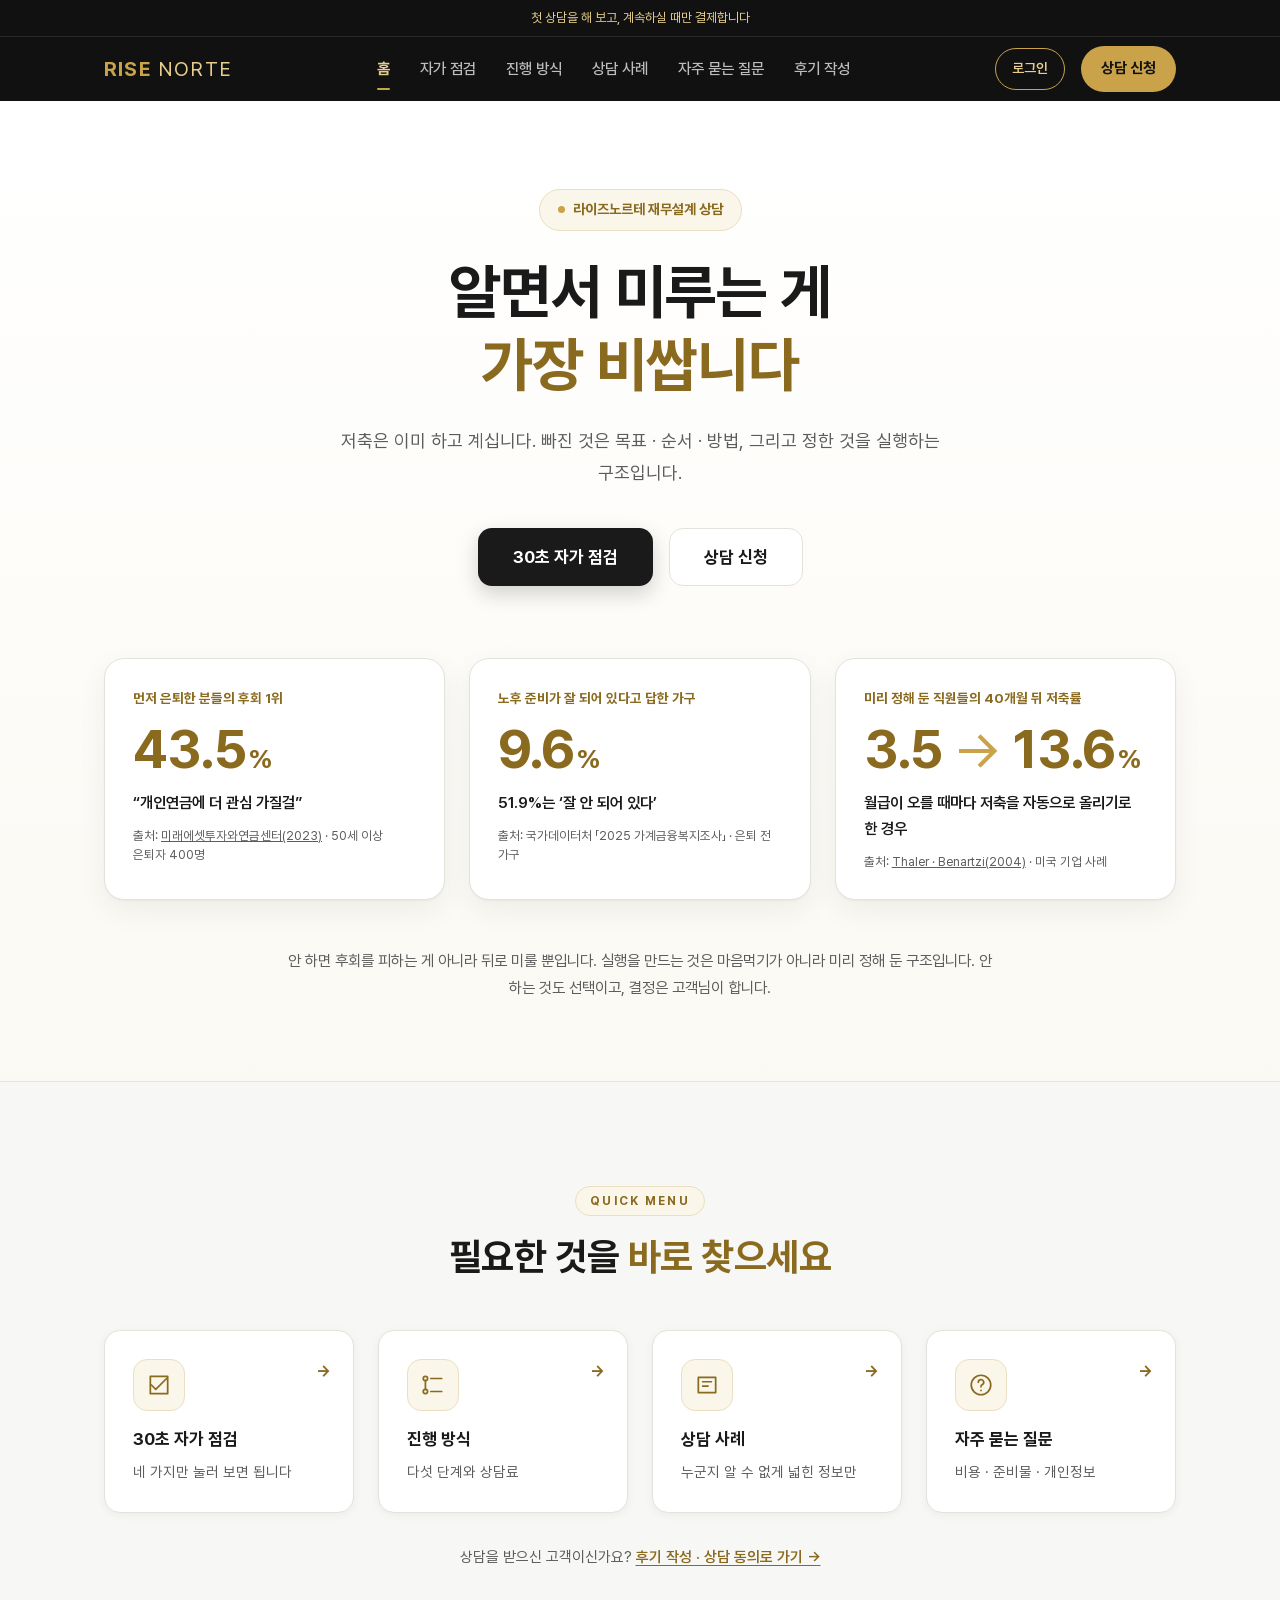
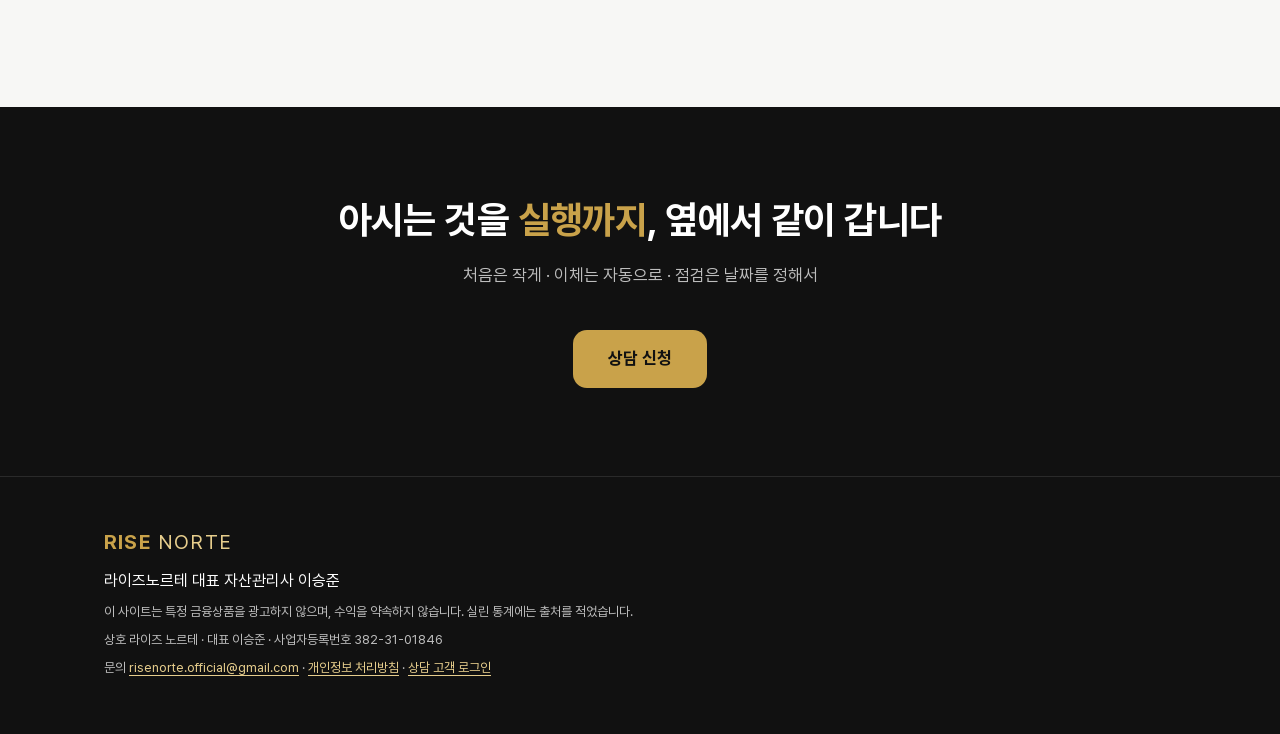
==== commit fa54fbf9: "확인용 배포 갱신: 로그인 버튼 · 후기 메뉴 · 예약 바꾸기와 취소 Co-Authored-By: Claude Fable 5.2 <noreply@anthropic.com>" ====
--- a/index.html
+++ b/index.html
@@ -12,6 +12,25 @@
 
 <a class="skip" href="#main">본문으로 건너뛰기</a>
 
+<!-- 돈깨비 이야기(첫 화면 애니메이션) · assets/intro.js · 설정의 showIntro 가 켜져 있을 때만 나온다 -->
+<div class="intro" id="intro" role="dialog" aria-modal="true" aria-label="돈깨비 이야기" hidden>
+  <div class="intro-bg" aria-hidden="true"></div>
+  <div class="intro-stage">
+    <img class="intro-img" alt="돈깨비 이야기 장면" src="[data-uri]">
+    <div class="intro-end" hidden>
+      <p class="intro-end-t">빨리, 크게를 속삭이는 <b>돈독귀신</b> 말고<br>돈마다 자리를 정해 주는 <b>돈깨비</b>와 시작해 보세요</p>
+      <div class="intro-end-b">
+        <button class="btn btn-gold" type="button" data-intro-go="#check">30초 자가 점검</button>
+        <button class="btn btn-line" type="button" data-intro-go="">둘러보기</button>
+      </div>
+    </div>
+  </div>
+  <button class="intro-skip" type="button">건너뛰기</button>
+  <p class="intro-count" aria-hidden="true"></p>
+  <p class="intro-hint" aria-hidden="true">화면을 누르면 다음 장면으로 넘어갑니다</p>
+  <div class="intro-bar" aria-hidden="true"><i></i></div>
+</div>
+
 <p class="notice-bar">첫 상담을 해 보고, 계속하실 때만 결제합니다</p>
 
 <header class="top">
@@ -23,7 +42,9 @@
       <a href="#how" data-nav="how">진행 방식</a>
       <a href="#cases" data-nav="cases">상담 사례</a>
       <a href="#faq" data-nav="faq">자주 묻는 질문</a>
+      <a href="app/index.html">후기 작성</a>
     </nav>
+    <div class="acct" id="acct"></div>
     <a class="nav-cta" href="#apply" data-nav="apply">상담 신청</a>
   </div>
 </header>
@@ -77,6 +98,8 @@
       <li><a class="card tile" href="#cases"><span class="ico" aria-hidden="true"><svg viewBox="0 0 24 24"><path d="M4 5h16v14H4z"/><path d="M8 9h8M8 13h5"/></svg></span><h4>상담 사례</h4><p>누군지 알 수 없게 넓힌 정보만</p><span class="go" aria-hidden="true">→</span></a></li>
       <li><a class="card tile" href="#faq"><span class="ico" aria-hidden="true"><svg viewBox="0 0 24 24"><circle cx="12" cy="12" r="9"/><path d="M9.5 9.5a2.5 2.5 0 1 1 3.5 2.3c-.7.4-1 1-1 1.7M12 17h.01"/></svg></span><h4>자주 묻는 질문</h4><p>비용 · 준비물 · 개인정보</p><span class="go" aria-hidden="true">→</span></a></li>
     </ul>
+    <p class="quick-more">상담을 받으신 고객이신가요? <a href="app/index.html">후기 작성 · 상담 동의로 가기 →</a></p>
+    <p class="quick-more"><a href="#home" data-intro-replay hidden>돈깨비 이야기 보기 ▶</a></p>
   </div>
 </section>
 
@@ -297,6 +320,22 @@
       <button class="btn btn-main btn-wide" type="submit">상담 신청하기</button>
     </form>
 
+    <details class="my-booking">
+      <summary>이미 예약하셨나요? 시간 바꾸기 · 취소</summary>
+      <p><b>시간을 바꾸려면</b> 예약할 때 쓴 이름과 연락처 그대로, 위에서 새 시간을 골라 다시 신청해 주세요. 앞의 예약은 자동으로 취소됩니다.</p>
+      <p><b>취소만 하려면</b> 예약할 때 쓴 이름과 연락처를 적고 아래 버튼을 눌러 주세요.</p>
+      <div class="field">
+        <label for="c-name">이름</label>
+        <input id="c-name" type="text" autocomplete="name" maxlength="20">
+      </div>
+      <div class="field">
+        <label for="c-tel">연락처</label>
+        <input id="c-tel" type="tel" inputmode="tel" autocomplete="tel" placeholder="010-0000-0000" maxlength="13">
+      </div>
+      <p class="err" id="c-msg" role="status" hidden></p>
+      <button class="btn btn-line-dark" type="button" id="c-go">예약 취소하기</button>
+    </details>
+
     <div class="done" id="applyDone" tabindex="-1" hidden>
       <h3 id="doneTitle"></h3>
       <p id="doneText"></p>
@@ -415,7 +454,7 @@
     <p>라이즈노르테 대표 자산관리사 이승준</p>
     <p class="foot-s">이 사이트는 특정 금융상품을 광고하지 않으며, 수익을 약속하지 않습니다. 실린 통계에는 출처를 적었습니다.</p>
     <p class="foot-s">상호 라이즈 노르테 · 대표 이승준 · 사업자등록번호 382-31-01846</p>
-    <p class="foot-s">문의 <a href="mailto:risenorte.official@gmail.com">risenorte.official@gmail.com</a> · <a href="#privacy">개인정보 처리방침</a></p>
+    <p class="foot-s">문의 <a href="mailto:risenorte.official@gmail.com">risenorte.official@gmail.com</a> · <a href="#privacy">개인정보 처리방침</a> · <a href="app/index.html">상담 고객 로그인</a></p>
   </div>
 </footer>
 
@@ -424,5 +463,6 @@
 <script src="assets/config.js"></script>
 <script src="data/cases.js"></script>
 <script src="assets/app.js"></script>
+<script src="assets/intro.js"></script>
 </body>
 </html>
--- a/assets/style.css
+++ b/assets/style.css
@@ -354,3 +354,60 @@
 .field textarea { width: 100%; min-height: 96px; padding: 12px 14px; border: 1px solid #C9C7C0; border-radius: var(--radius-md); background: var(--surface); font: inherit; color: var(--ink); resize: vertical; }
 .field textarea:focus-visible { outline: 3px solid var(--focus); outline-offset: 2px; }
 .cal-m { min-height: 42px; padding: 0 14px; font-weight: 500; }
+
+/* 홈: 상담 고객용 바로가기 */
+.quick-more { margin-top: 32px; color: var(--ink-muted); font-size: 15px; }
+.quick-more a { color: var(--accent); font-weight: 600; text-underline-offset: 3px; white-space: nowrap; }
+
+/* 예약 바꾸기 · 취소 */
+.my-booking { margin-top: 32px; text-align: left; border: 1px solid var(--line); border-radius: var(--radius-md); background: var(--surface); }
+.my-booking summary { cursor: pointer; padding: 16px 20px; font-weight: 600; color: var(--accent); list-style: none; }
+.my-booking summary::-webkit-details-marker { display: none; }
+.my-booking[open] { display: grid; gap: var(--space-4); padding: 0 20px 20px; }
+.my-booking[open] summary { padding: 16px 0 0; }
+.my-booking p { color: var(--ink-muted); font-size: 14.5px; line-height: 23px; }
+.my-booking b { color: var(--ink); font-weight: 600; }
+
+/* 머리: 로그인 · 닉네임 · 로그아웃 */
+.acct { display: flex; align-items: center; gap: 10px; flex: none; margin-left: auto; }
+.acct:empty { display: none; }
+.acct-btn { font: inherit; font-size: 14px; font-weight: 600; padding: 8px 16px; border-radius: 999px; border: 1px solid var(--hero-accent); background: transparent; color: var(--hero-accent-strong); cursor: pointer; white-space: nowrap; }
+.acct-btn:hover { background: var(--hero-raised); }
+.acct-name { color: var(--hero-accent-strong); font-size: 14px; font-weight: 600; text-decoration: none; max-width: 9em; overflow: hidden; text-overflow: ellipsis; white-space: nowrap; }
+.acct-name:hover { text-decoration: underline; text-underline-offset: 3px; }
+.acct-out { font: inherit; font-size: 13px; padding: 6px 10px; border-radius: var(--radius-md); border: 1px solid var(--hero-line); background: transparent; color: var(--on-hero-muted); cursor: pointer; white-space: nowrap; }
+.acct-out:hover { color: var(--on-hero); }
+@media (max-width: 820px) {
+  .nav-cta { margin-left: 0; padding: 8px 12px; }
+  .top-in { column-gap: 8px; }
+  .acct { gap: 6px; }
+  .acct-btn { padding: 7px 12px; font-size: 13px; }
+  .acct-name { max-width: 5.5em; font-size: 13px; }
+  .acct-out { font-size: 12px; padding: 5px 7px; }
+}
+
+/* 돈깨비 이야기(첫 화면 애니메이션). 이 화면만 어둡다 — 이야기가 끝나면 흰 사이트가 나온다. */
+body.intro-on { overflow: hidden; }
+.intro { position: fixed; inset: 0; z-index: 1000; background: #000; color: #fff; overflow: hidden; opacity: 1; transition: opacity .5s; }
+.intro.out { opacity: 0; pointer-events: none; }
+.intro[hidden] { display: none; }
+.intro-bg { position: absolute; inset: -60px; background-size: cover; background-position: center; filter: blur(36px) brightness(.45); transition: background-image .6s; }
+.intro-stage { position: absolute; inset: 0; display: grid; place-items: center; cursor: pointer; }
+.intro-img { width: 100%; height: 100%; object-fit: contain; opacity: 0; transition: opacity .6s; animation-duration: 4.8s; animation-timing-function: ease-out; animation-fill-mode: both; }
+.intro-img.on { opacity: 1; }
+@keyframes introZoomIn { from { transform: scale(1); } to { transform: scale(1.06); } }
+@keyframes introZoomOut { from { transform: scale(1.06); } to { transform: scale(1); } }
+.intro-skip { position: absolute; top: 16px; right: 16px; z-index: 2; font: inherit; font-size: 14px; font-weight: 600; padding: 10px 18px; border-radius: 999px; border: 1px solid rgba(255,255,255,.55); background: rgba(0,0,0,.55); color: #fff; cursor: pointer; }
+.intro-skip:hover { background: rgba(0,0,0,.8); }
+.intro-count { position: absolute; top: 26px; left: 20px; z-index: 2; font-size: 13px; color: rgba(255,255,255,.7); }
+.intro-hint { position: absolute; left: 0; right: 0; bottom: 22px; z-index: 2; text-align: center; font-size: 12.5px; color: rgba(255,255,255,.6); pointer-events: none; }
+.intro-bar { position: absolute; left: 0; right: 0; bottom: 0; height: 4px; background: rgba(255,255,255,.18); z-index: 2; }
+.intro-bar i { display: block; height: 100%; width: 0; background: var(--hero-accent); transition: width .4s; }
+.intro-end { position: absolute; left: 50%; bottom: 56px; transform: translateX(-50%); z-index: 3; width: min(92vw, 520px); padding: 24px; border-radius: var(--radius-lg); background: rgba(17,17,17,.86); border: 1px solid rgba(201,162,74,.5); text-align: center; display: grid; gap: 18px; cursor: default; }
+.intro-end[hidden] { display: none; }
+.intro-end-t { font-size: 18px; line-height: 30px; font-weight: 600; color: #fff; }
+.intro-end-t b { color: var(--hero-accent-strong); }
+.intro-end-b { display: flex; flex-wrap: wrap; gap: 10px; justify-content: center; }
+.intro-end .btn-line { border-color: rgba(255,255,255,.6); color: #fff; background: transparent; }
+@media (prefers-reduced-motion: reduce) { .intro-img { animation: none !important; } }
+@media (max-width: 600px) { .intro-end-t { font-size: 16px; line-height: 27px; } .intro-end { bottom: 44px; padding: 20px 16px; } }
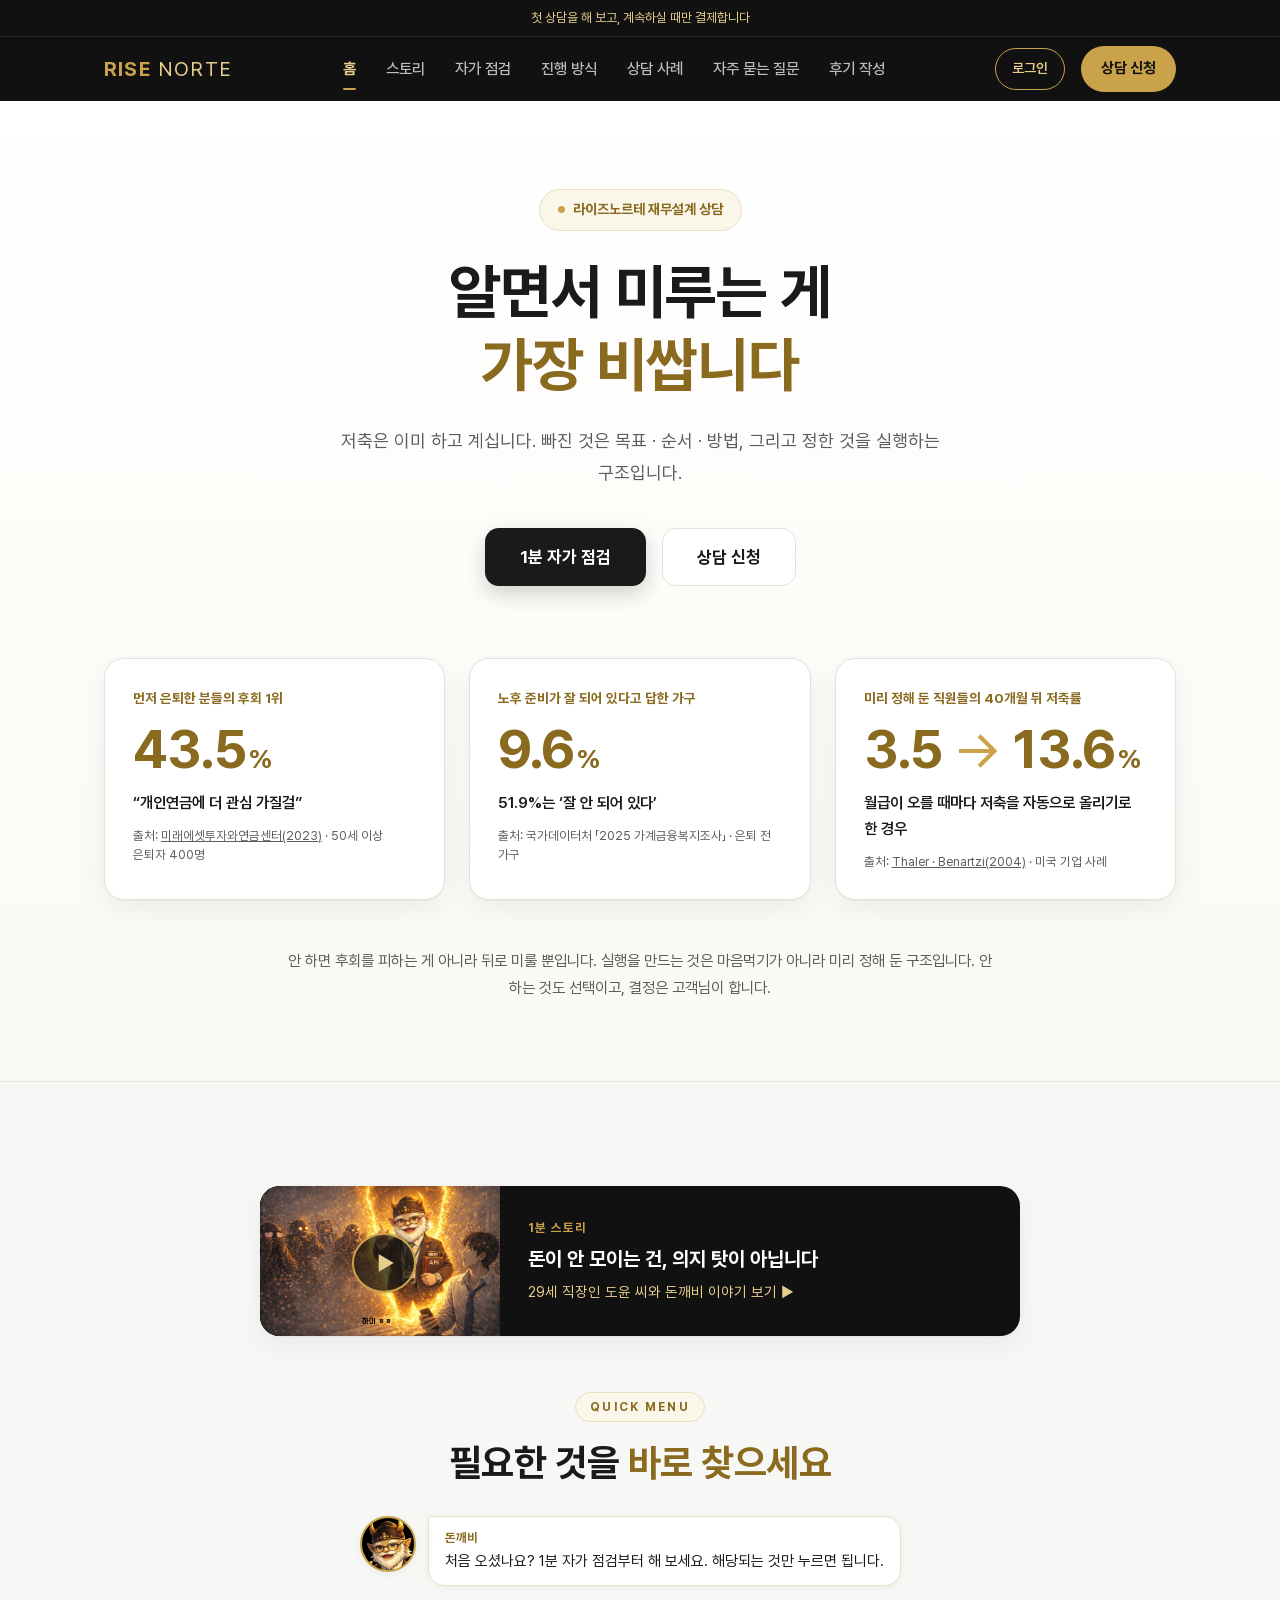
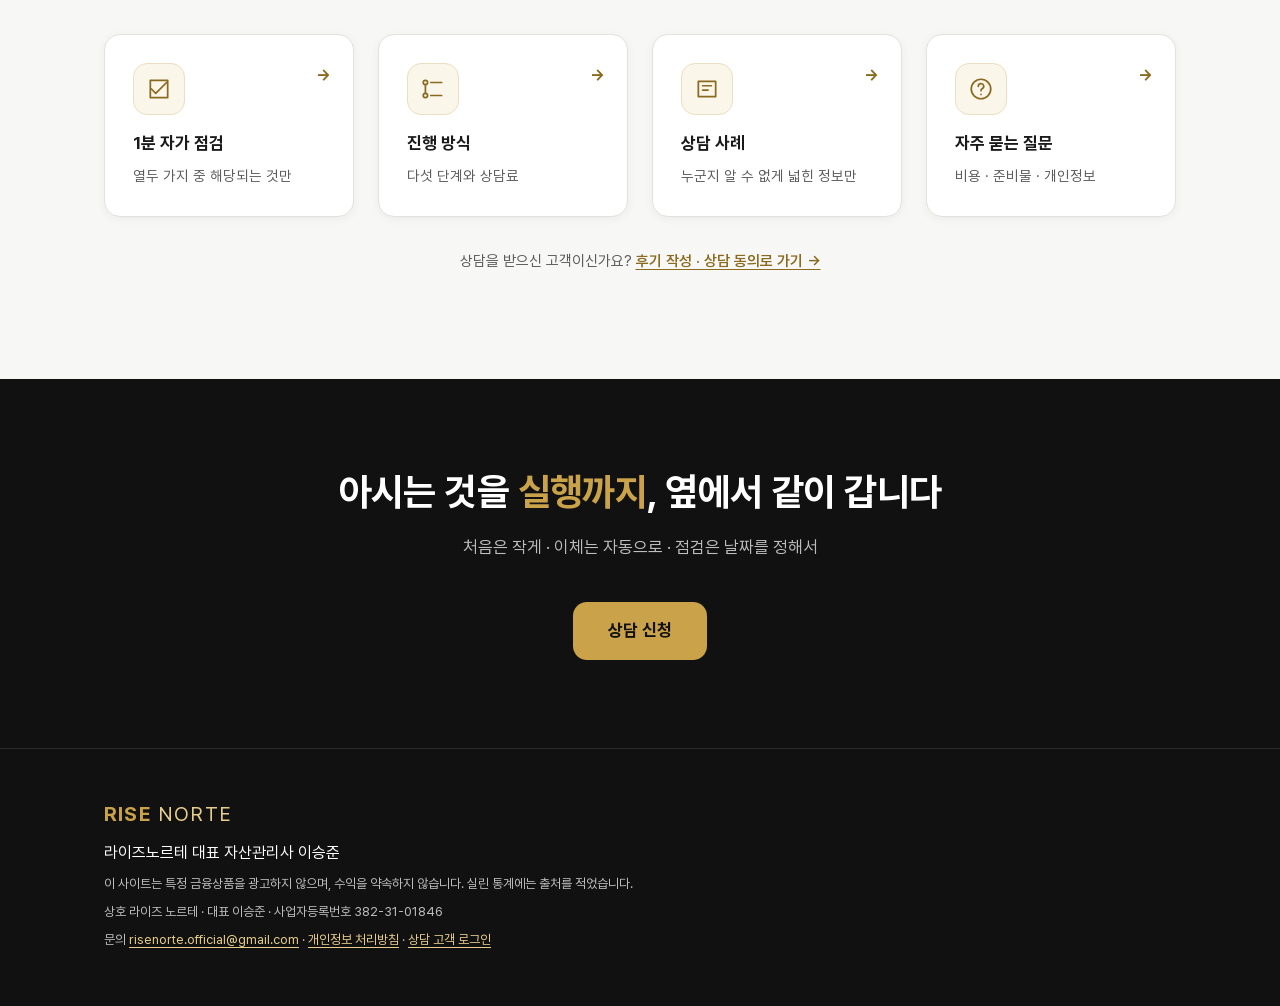
==== commit 73539def: "확인용 배포 갱신: 돈깨비 길잡이 · 1분 자가 점검(12문항) · 스토리 Co-Authored-By: Claude Fable 5.2 <noreply@anthropic.com>" ====
--- a/index.html
+++ b/index.html
@@ -13,15 +13,16 @@
 <a class="skip" href="#main">본문으로 건너뛰기</a>
 
 <!-- 돈깨비 이야기(첫 화면 애니메이션) · assets/intro.js · 설정의 showIntro 가 켜져 있을 때만 나온다 -->
-<div class="intro" id="intro" role="dialog" aria-modal="true" aria-label="돈깨비 이야기" hidden>
+<div class="intro" id="intro" role="dialog" aria-modal="true" aria-label="돈깨비 스토리" hidden>
   <div class="intro-bg" aria-hidden="true"></div>
   <div class="intro-stage">
-    <img class="intro-img" alt="돈깨비 이야기 장면" src="[data-uri]">
+    <img class="intro-img" alt="돈깨비 스토리 장면" src="[data-uri]">
+    <p class="intro-patch" hidden></p>
+    <div class="intro-compose" hidden></div>
     <div class="intro-end" hidden>
-      <p class="intro-end-t">빨리, 크게를 속삭이는 <b>돈독귀신</b> 말고<br>돈마다 자리를 정해 주는 <b>돈깨비</b>와 시작해 보세요</p>
       <div class="intro-end-b">
-        <button class="btn btn-gold" type="button" data-intro-go="#check">30초 자가 점검</button>
-        <button class="btn btn-line" type="button" data-intro-go="">둘러보기</button>
+        <button class="btn btn-gold btn-lg" type="button" data-intro-go="#check">1분 자가 점검 시작</button>
+        <button class="btn btn-line" type="button" data-intro-go="#apply">상담 신청</button>
       </div>
     </div>
   </div>
@@ -38,6 +39,7 @@
     <a class="brand" href="#home" aria-label="라이즈노르테 처음으로"><b>RISE</b> <span>NORTE</span></a>
     <nav class="nav" aria-label="주요 메뉴">
       <a href="#home" data-nav="home">홈</a>
+      <a href="#home" data-intro-replay hidden>스토리</a>
       <a href="#check" data-nav="check">자가 점검</a>
       <a href="#how" data-nav="how">진행 방식</a>
       <a href="#cases" data-nav="cases">상담 사례</a>
@@ -58,7 +60,7 @@
     <h1>알면서 미루는 게 <br><em>가장 비쌉니다</em></h1>
     <p class="lede">저축은 이미 하고 계십니다. 빠진 것은 목표 · 순서 · 방법, 그리고 정한 것을 실행하는 구조입니다.</p>
     <div class="actions">
-      <a class="btn btn-main btn-lg" href="#check">30초 자가 점검</a>
+      <a class="btn btn-main btn-lg" href="#check">1분 자가 점검</a>
       <a class="btn btn-ghost btn-lg" href="#apply">상담 신청</a>
     </div>
 
@@ -90,38 +92,60 @@
 <!-- 1-2. 바로 가기 (홈) -->
 <section class="sec sec-alt" id="quick" data-view="home">
   <div class="wrap">
+    <a class="story-card" href="#home" data-intro-replay hidden>
+      <span class="story-thumb" aria-hidden="true"></span>
+      <span class="story-txt">
+        <span class="story-over">1분 스토리</span>
+        <strong>돈이 안 모이는 건, 의지 탓이 아닙니다</strong>
+        <span class="story-sub">29세 직장인 도윤 씨와 돈깨비 이야기 보기 ▶</span>
+      </span>
+    </a>
     <p class="overline">QUICK MENU</p>
     <h2>필요한 것을 <em>바로 찾으세요</em></h2>
+    <div class="guide"><span class="guide-face" aria-hidden="true"></span><div class="guide-say"><b>돈깨비</b><p>처음 오셨나요? 1분 자가 점검부터 해 보세요. 해당되는 것만 누르면 됩니다.</p></div></div>
     <ul class="cards4 tiles">
-      <li><a class="card tile" href="#check"><span class="ico" aria-hidden="true"><svg viewBox="0 0 24 24"><path d="M5 12l4 4 10-10"/><path d="M4 4h16v16H4z"/></svg></span><h4>30초 자가 점검</h4><p>네 가지만 눌러 보면 됩니다</p><span class="go" aria-hidden="true">→</span></a></li>
+      <li><a class="card tile" href="#check"><span class="ico" aria-hidden="true"><svg viewBox="0 0 24 24"><path d="M5 12l4 4 10-10"/><path d="M4 4h16v16H4z"/></svg></span><h4>1분 자가 점검</h4><p>열두 가지 중 해당되는 것만</p><span class="go" aria-hidden="true">→</span></a></li>
       <li><a class="card tile" href="#how"><span class="ico" aria-hidden="true"><svg viewBox="0 0 24 24"><circle cx="5" cy="6" r="2"/><circle cx="5" cy="18" r="2"/><path d="M10 6h10M10 18h10M5 8v8"/></svg></span><h4>진행 방식</h4><p>다섯 단계와 상담료</p><span class="go" aria-hidden="true">→</span></a></li>
       <li><a class="card tile" href="#cases"><span class="ico" aria-hidden="true"><svg viewBox="0 0 24 24"><path d="M4 5h16v14H4z"/><path d="M8 9h8M8 13h5"/></svg></span><h4>상담 사례</h4><p>누군지 알 수 없게 넓힌 정보만</p><span class="go" aria-hidden="true">→</span></a></li>
       <li><a class="card tile" href="#faq"><span class="ico" aria-hidden="true"><svg viewBox="0 0 24 24"><circle cx="12" cy="12" r="9"/><path d="M9.5 9.5a2.5 2.5 0 1 1 3.5 2.3c-.7.4-1 1-1 1.7M12 17h.01"/></svg></span><h4>자주 묻는 질문</h4><p>비용 · 준비물 · 개인정보</p><span class="go" aria-hidden="true">→</span></a></li>
     </ul>
     <p class="quick-more">상담을 받으신 고객이신가요? <a href="app/index.html">후기 작성 · 상담 동의로 가기 →</a></p>
-    <p class="quick-more"><a href="#home" data-intro-replay hidden>돈깨비 이야기 보기 ▶</a></p>
-  </div>
-</section>
-
-<!-- 2. 30초 자가 점검 -->
+  </div>
+</section>
+
+<!-- 2. 1분 자가 점검 (열두 가지 · 해당 개수에 따라 돈독귀신과 돈깨비가 한마디씩) -->
 <section class="sec sec-alt" id="check" data-view="check">
   <div class="wrap narrow-md">
     <p class="overline">SELF CHECK</p>
     <h2>하나라도 해당되면, <br><em>점검이 필요합니다</em></h2>
-    <p class="sec-lede">30초 자가 점검입니다. 해당되는 것을 눌러 보세요.</p>
-
-    <form class="checks" id="checkForm" aria-label="자가 점검 네 가지">
-      <label class="check"><input type="checkbox" value="무엇을 위한 돈인지 정해져 있지 않다"><span class="num">01</span><span class="check-t">모으고는 있는데, 무엇을 위한 돈인지 정해져 있지 않다</span><span class="tick" aria-hidden="true"></span></label>
-      <label class="check"><input type="checkbox" value="보험 · 적금 · 연금이 따로 논다"><span class="num">02</span><span class="check-t">보험 · 적금 · 연금이 각자 따로 놀고 있다</span><span class="tick" aria-hidden="true"></span></label>
-      <label class="check"><input type="checkbox" value="세금 혜택을 다 챙기는지 모르겠다"><span class="num">03</span><span class="check-t">받을 수 있는 세금 혜택을 다 챙기고 있는지 모르겠다</span><span class="tick" aria-hidden="true"></span></label>
-      <label class="check"><input type="checkbox" value="매달 얼마가 필요한지 계산해 본 적이 없다"><span class="num">04</span><span class="check-t">목표까지 매달 얼마가 필요한지 계산해 본 적이 없다</span><span class="tick" aria-hidden="true"></span></label>
+    <p class="sec-lede">1분 자가 점검입니다. 열두 가지 가운데 해당되는 것을 모두 누르고 ‘결과 보기’를 눌러 보세요.</p>
+
+    <form class="checks" id="checkForm" aria-label="자가 점검 열두 가지">
+      <label class="check"><input type="checkbox" value="돈의 목적 없음"><span class="num">01</span><span class="check-t">모으고는 있는데, 무엇을 위한 돈인지 정해져 있지 않다</span><span class="tick" aria-hidden="true"></span></label>
+      <label class="check"><input type="checkbox" value="상품이 따로 놂"><span class="num">02</span><span class="check-t">보험 · 적금 · 연금이 각자 따로 놀고 있다</span><span class="tick" aria-hidden="true"></span></label>
+      <label class="check"><input type="checkbox" value="세금 혜택 모름"><span class="num">03</span><span class="check-t">받을 수 있는 세금 혜택을 다 챙기고 있는지 모르겠다</span><span class="tick" aria-hidden="true"></span></label>
+      <label class="check"><input type="checkbox" value="필요 금액 계산 안 함"><span class="num">04</span><span class="check-t">목표까지 매달 얼마가 필요한지 계산해 본 적이 없다</span><span class="tick" aria-hidden="true"></span></label>
+      <label class="check"><input type="checkbox" value="돈 흐름 모름"><span class="num">05</span><span class="check-t">월급이 들어오면 어디로 얼마가 나가는지 바로 말하기 어렵다</span><span class="tick" aria-hidden="true"></span></label>
+      <label class="check"><input type="checkbox" value="비상금 없음"><span class="num">06</span><span class="check-t">비상금이 따로 없거나, 있어도 다른 돈과 섞여 있다</span><span class="tick" aria-hidden="true"></span></label>
+      <label class="check"><input type="checkbox" value="보장 내용 모름"><span class="num">07</span><span class="check-t">내 보험이 무엇을 보장하는지 설명하기 어렵다</span><span class="tick" aria-hidden="true"></span></label>
+      <label class="check"><input type="checkbox" value="남 따라 가입"><span class="num">08</span><span class="check-t">남이 좋다고 해서 가입하거나 산 금융상품이 있다</span><span class="tick" aria-hidden="true"></span></label>
+      <label class="check"><input type="checkbox" value="수익 인증에 흔들림"><span class="num">09</span><span class="check-t">SNS · 유튜브의 수익 인증을 보고 마음이 흔들린 적이 있다</span><span class="tick" aria-hidden="true"></span></label>
+      <label class="check"><input type="checkbox" value="쓸 때 안 정한 투자"><span class="num">10</span><span class="check-t">주식 · 코인에 넣은 돈을, 언제 쓸 돈인지 정하지 않고 넣었다</span><span class="tick" aria-hidden="true"></span></label>
+      <label class="check"><input type="checkbox" value="노후 수령액 모름"><span class="num">11</span><span class="check-t">노후에 매달 얼마를 받게 될지 확인해 본 적이 없다</span><span class="tick" aria-hidden="true"></span></label>
+      <label class="check"><input type="checkbox" value="석 달 넘게 미룸"><span class="num">12</span><span class="check-t">정리해야지 하면서 미룬 지 석 달이 넘었다</span><span class="tick" aria-hidden="true"></span></label>
     </form>
 
-    <div class="result" id="checkResult" aria-live="polite">
-      <p class="result-t" id="checkText">해당되는 항목을 누르면 결과가 바로 나옵니다.</p>
-      <a class="btn btn-main" id="checkApply" href="#apply" hidden>이 결과로 상담 신청</a>
-    </div>
-    <p class="src center">네 가지는 재무설계 상담에서 가장 자주 나오는 내용입니다(라이즈노르테 1차 상담 기준). 누른 내용은 저장되거나 전송되지 않습니다.</p>
+    <div class="check-go">
+      <p class="check-count" id="checkCount" aria-live="polite">열두 가지 중 0가지 해당</p>
+      <button class="btn btn-main btn-lg" type="button" id="checkShow">결과 보기</button>
+    </div>
+
+    <div class="duel" id="checkResult" aria-live="polite" hidden>
+      <div class="say say-bad" id="sayBad"><span class="say-face" aria-hidden="true"></span><div class="say-b"><b>돈독귀신</b><p id="badText"></p></div></div>
+      <div class="say say-good" id="sayGood"><span class="guide-face" aria-hidden="true"></span><div class="say-b"><b>돈깨비</b><p id="goodText"></p></div></div>
+      <a class="btn btn-main btn-lg duel-cta" id="checkApply" href="#apply">이 결과로 상담 신청</a>
+    </div>
+    <p class="src center">열두 가지는 재무설계 상담에서 자주 나오는 내용입니다(라이즈노르테 1차 상담 기준). 누른 내용은 저장되거나 전송되지 않습니다. 상담을 신청하실 때만 고른 항목이 함께 전달됩니다.</p>
   </div>
 </section>
 
@@ -239,6 +263,7 @@
       <details><summary>부부나 가족이 같이 가도 되나요?</summary><p>네, 함께 오시길 권합니다. 돈에 대한 결정을 같이 하는 분이라면 처음부터 함께 듣고 정하는 편이 좋습니다.</p></details>
       <details><summary>개인정보는 어떻게 다루나요?</summary><p>상담에 꼭 필요한 것만 받습니다. 주민등록번호 · 계좌번호 · 건강 정보는 받지 않습니다. 적으신 내용은 본인과 담당 자산관리사만 볼 수 있고, 자산관리를 그만두시면 지웁니다. 자세한 내용은 <a href="#privacy">개인정보 처리방침</a>에 적었습니다.</p></details>
     </div>
+    <div class="guide"><span class="guide-face" aria-hidden="true"></span><div class="guide-say"><b>돈깨비</b><p>여기에 없는 질문은 상담 때 편하게 물어보세요. 모르는 말이 나오면 그 자리에서 다시 풀어 드립니다.</p></div></div>
   </div>
 </section>
 
@@ -248,6 +273,7 @@
     <p class="overline">CONSULTATION</p>
     <h2>상담 <em>신청</em></h2>
     <p class="sec-lede">달력에서 날짜를 고르고 편한 시작 시간을 10분 단위로 골라 예약하세요. 정식 대면 상담이 기본이고, 첫 상담은 1시간 20분쯤 걸립니다.</p>
+    <div class="guide"><span class="guide-face" aria-hidden="true"></span><div class="guide-say"><b>돈깨비</b><p>날짜를 누르고, 몇 시쯤인지 고른 다음, 10분 단위 시간을 고르면 됩니다. 장소는 연락드려 함께 정합니다.</p></div></div>
 
     <form class="form" id="applyForm" novalidate>
       <fieldset class="field" id="bookField">
@@ -339,6 +365,7 @@
     <div class="done" id="applyDone" tabindex="-1" hidden>
       <h3 id="doneTitle"></h3>
       <p id="doneText"></p>
+      <div class="guide guide-left"><span class="guide-face" aria-hidden="true"></span><div class="guide-say"><b>돈깨비</b><p>잘 오셨습니다. 첫 상담에는 준비물이 없습니다. 그날 편하게 오시면 됩니다.</p></div></div>
       <button class="btn btn-line-dark" type="button" id="doneBack">다른 시간도 예약하기</button>
     </div>
   </div>
--- a/assets/style.css
+++ b/assets/style.css
@@ -411,3 +411,119 @@
 .intro-end .btn-line { border-color: rgba(255,255,255,.6); color: #fff; background: transparent; }
 @media (prefers-reduced-motion: reduce) { .intro-img { animation: none !important; } }
 @media (max-width: 600px) { .intro-end-t { font-size: 16px; line-height: 27px; } .intro-end { bottom: 44px; padding: 20px 16px; } }
+
+.acct-admin { border: 1px solid var(--hero-accent); border-radius: 999px; padding: 6px 12px; max-width: none; }
+.acct-admin:hover { text-decoration: none; background: var(--hero-raised); }
+
+/* 확인 상자(브라우저 확인 창 대신) */
+.ask-back { position: fixed; inset: 0; z-index: 900; background: rgba(17,17,17,.55); display: grid; place-items: center; padding: 20px; }
+.ask { width: min(100%, 420px); background: var(--surface); color: var(--ink); border-radius: var(--radius-lg); padding: 24px; display: grid; gap: 10px; box-shadow: var(--shadow); text-align: left; }
+.ask p { font-size: 16px; line-height: 26px; }
+.ask-row { display: flex; gap: 10px; justify-content: flex-end; margin-top: 10px; flex-wrap: wrap; }
+.ask-row .btn { min-width: 96px; }
+
+/* 길잡이 돈깨비: 얼굴 + 말풍선 */
+.guide { display: flex; gap: 12px; align-items: flex-start; text-align: left; max-width: 560px; margin: 28px auto 0; }
+.guide-left { margin-left: 0; margin-top: 4px; }
+.guide-face { flex: none; width: 56px; height: 56px; border-radius: 50%; background: #111 url("donkkaebi.webp") center / cover no-repeat; border: 2px solid var(--hero-accent); box-shadow: var(--shadow-sm); }
+.guide-say { background: var(--surface); border: 1px solid var(--accent-line); border-radius: 4px 16px 16px 16px; padding: 12px 16px; box-shadow: var(--shadow-sm); }
+.guide-say b, .guide-name { display: block; font-size: 12.5px; line-height: 18px; color: var(--accent); font-weight: 700; margin-bottom: 2px; }
+.guide-say p { font-size: 15px; line-height: 24px; color: var(--ink); }
+.case-list .guide { margin-top: 8px; }
+.result { flex-wrap: nowrap; align-items: flex-start; }
+.result .btn { flex: none; align-self: center; }
+.result-t { flex: 1 1 auto; }
+@media (max-width: 600px) {
+  .result { flex-wrap: wrap; }
+  .result-t { flex: 1 1 60%; }
+  .result .btn { width: 100%; }
+  .guide-face { width: 48px; height: 48px; }
+}
+
+/* 휴대폰: 로그인한 상태에서는 머리의 '상담 신청'을 숨긴다(오른쪽 아래 동그란 신청 버튼이 있다) → 머리가 한 줄에 들어간다 */
+@media (max-width: 820px) {
+  .top-in:has(.acct-name) .nav-cta { display: none; }
+}
+
+/* 1분 자가 점검: 결과 보기 · 돈독귀신과 돈깨비의 말풍선 */
+.check-go { margin-top: 28px; display: grid; gap: 12px; justify-items: center; }
+.check-count { font-weight: 700; color: var(--accent); }
+.duel { margin: 32px auto 0; max-width: 620px; display: grid; gap: 14px; text-align: left; }
+.duel[hidden] { display: none; }
+.say { display: flex; gap: 12px; align-items: flex-start; }
+.say[hidden] { display: none; }
+.say-b { border-radius: 4px 18px 18px 18px; padding: 14px 18px; box-shadow: var(--shadow-sm); }
+.say-b b { display: block; font-size: 12.5px; line-height: 18px; font-weight: 700; margin-bottom: 2px; }
+.say-b p { font-size: 16px; line-height: 26px; }
+.say-face { flex: none; width: 64px; height: 64px; border-radius: 50%; background: #1B1026 url("dondok.webp") center / cover no-repeat; border: 2px solid #8E4FD6; box-shadow: 0 0 0 4px rgba(142,79,214,.18); }
+.say-bad .say-b { background: #1B1026; border: 1px solid #8E4FD6; color: #F4ECFF; }
+.say-bad .say-b b { color: #C9A2FF; }
+.say-good { flex-direction: row-reverse; }
+.say-good .guide-face { width: 64px; height: 64px; }
+.say-good .say-b { background: var(--accent-tint); border: 1px solid var(--hero-accent); color: var(--ink); border-radius: 18px 4px 18px 18px; }
+.say-good .say-b b { color: var(--accent); text-align: right; }
+.say-good .say-b p { font-weight: 600; }
+.duel-cta { justify-self: center; margin-top: 6px; }
+.say.pop, .duel-cta.pop { animation: sayPop .45s cubic-bezier(.2,1.3,.4,1) backwards; }
+.say-good.pop { animation-delay: .8s; }
+.duel-cta.pop { animation-delay: 1.5s; }
+.duel.t0 .say-good.pop { animation-delay: 0s; }
+.duel.t0 .duel-cta.pop { animation-delay: .5s; }
+.duel.t3 .say-bad.pop { animation: sayPop .45s cubic-bezier(.2,1.3,.4,1) backwards, sayShake .5s .45s; }
+.duel.t3 .say-face { width: 76px; height: 76px; }
+@keyframes sayPop { from { opacity: 0; transform: translateY(14px) scale(.9); } to { opacity: 1; transform: none; } }
+@keyframes sayShake { 0%, 100% { transform: translateX(0); } 20% { transform: translateX(-6px); } 40% { transform: translateX(6px); } 60% { transform: translateX(-4px); } 80% { transform: translateX(4px); } }
+@media (prefers-reduced-motion: reduce) { .say.pop, .duel-cta.pop, .duel.t3 .say-bad.pop { animation: none; } }
+@media (max-width: 600px) { .say-face, .say-good .guide-face { width: 52px; height: 52px; } .duel.t3 .say-face { width: 60px; height: 60px; } .say-b p { font-size: 15px; line-height: 24px; } }
+/* 스토리 끝 장면의 돈깨비 한마디 */
+.intro-say { display: flex; align-items: center; gap: 12px; justify-content: center; text-align: left; }
+.intro-say p { font-size: 22px; line-height: 30px; font-weight: 700; color: #fff; }
+.intro-say p b { display: block; font-size: 12.5px; line-height: 18px; color: var(--hero-accent-strong); }
+.intro-end-t { font-size: 15px; line-height: 25px; font-weight: 400; color: rgba(255,255,255,.85); }
+
+/* 스토리: 화면에서 직접 만든 돈깨비 장면(자기소개 · 상황 · 앞으로 · 시작) */
+.intro-compose { position: absolute; inset: 0; display: grid; grid-template-columns: 1fr 1fr; align-items: center; background: #000; }
+.intro-compose[hidden] { display: none; }
+.ic-pic { position: relative; height: 100%; background-repeat: no-repeat; background-size: auto 112%; background-position: 62% 0; }
+.ic-pic::after { content: ""; position: absolute; inset: 0; background: linear-gradient(180deg, rgba(0,0,0,0) 58%, #000 80%), linear-gradient(90deg, rgba(0,0,0,0) 70%, #000 100%); }
+.ic-box { padding: 0 6vw 0 2vw; max-width: 760px; display: grid; gap: 18px; text-align: left; }
+.ic-name { font-size: clamp(13px, 1.3vw, 18px); font-weight: 700; color: var(--hero-accent-strong); letter-spacing: .04em; }
+.ic-title { font-size: clamp(22px, 3vw, 44px); line-height: 1.3; color: #fff; font-weight: 700; }
+.ic-line { font-size: clamp(17px, 2.1vw, 32px); line-height: 1.5; color: #fff; font-weight: 500; padding: 14px 20px; border-radius: 4px 18px 18px 18px; background: rgba(255,255,255,.08); border: 1px solid rgba(201,162,74,.45); animation: icIn .6s ease-out backwards; }
+.ic-step b { display: inline-block; min-width: 3.2em; color: var(--hero-accent-strong); font-weight: 700; }
+.ic-shout { font-size: clamp(30px, 5vw, 76px); line-height: 1.2; font-weight: 700; color: var(--hero-accent-strong); animation: icIn .7s .3s cubic-bezier(.2,1.3,.4,1) backwards; }
+.ic-big { align-self: center; padding-bottom: 120px; }
+@keyframes icIn { from { opacity: 0; transform: translateY(16px); } to { opacity: 1; transform: none; } }
+.intro-end { background: transparent; border: 0; padding: 0; bottom: 64px; }
+.intro-patch { position: absolute; z-index: 2; margin: 0; display: grid; place-items: center; text-align: center; background: #F1E7D3; color: #111; font-weight: 700; line-height: 1.2; border-radius: 3px; pointer-events: none; }
+.intro-patch[hidden] { display: none; }
+body[data-story="lecture"] .intro-hint { bottom: 12px; opacity: .5; }
+body[data-story="lecture"] .intro-skip { opacity: .35; }
+body[data-story="lecture"] .intro-skip:hover { opacity: 1; }
+@media (max-aspect-ratio: 1/1) {
+  .intro-compose { grid-template-columns: 1fr; grid-template-rows: 40% 1fr; align-items: start; }
+  .ic-pic { background-size: auto 150%; background-position: 60% 8%; }
+  .ic-pic::after { background: linear-gradient(180deg, rgba(0,0,0,0) 62%, #000 96%); }
+  .ic-box { padding: 4px 22px 0; gap: 12px; }
+  .ic-line { padding: 12px 14px; }
+  .ic-big { padding-bottom: 0; text-align: center; justify-items: center; }
+  .intro-end { bottom: 70px; }
+}
+@media (prefers-reduced-motion: reduce) { .ic-line, .ic-shout { animation: none; } }
+
+/* 홈: 스토리 미리보기 칸(누르면 스토리가 재생된다 · 자동으로 틀지 않는다) */
+.story-card { display: grid; grid-template-columns: 240px 1fr; max-width: 760px; margin: 0 auto 56px; border-radius: var(--radius-lg); overflow: hidden; background: var(--hero-bg); color: var(--on-hero); text-decoration: none; text-align: left; box-shadow: var(--shadow); transition: transform .15s; }
+.story-card[hidden] { display: none; }
+.story-card:hover { transform: translateY(-2px); }
+.story-thumb { position: relative; min-height: 150px; background: #000 url("story/s08.jpg") 62% 30% / cover no-repeat; }
+.story-thumb::after { content: "▶"; position: absolute; left: 50%; top: 50%; width: 56px; height: 56px; margin: -28px 0 0 -28px; border-radius: 50%; background: rgba(17,17,17,.72); border: 2px solid var(--hero-accent); color: var(--hero-accent-strong); display: grid; place-items: center; font-size: 20px; padding-left: 4px; }
+.story-txt { display: grid; gap: 6px; align-content: center; padding: 24px 28px; }
+.story-over { font-size: 12.5px; font-weight: 700; letter-spacing: .08em; color: var(--hero-accent); }
+.story-txt strong { font-size: 20px; line-height: 30px; font-weight: 700; color: #fff; }
+.story-sub { font-size: 14.5px; color: var(--hero-accent-strong); }
+@media (max-width: 600px) {
+  .story-card { grid-template-columns: 1fr; margin-bottom: 40px; }
+  .story-thumb { min-height: 170px; }
+  .story-txt { padding: 18px 20px 22px; }
+  .story-txt strong { font-size: 18px; line-height: 27px; }
+}
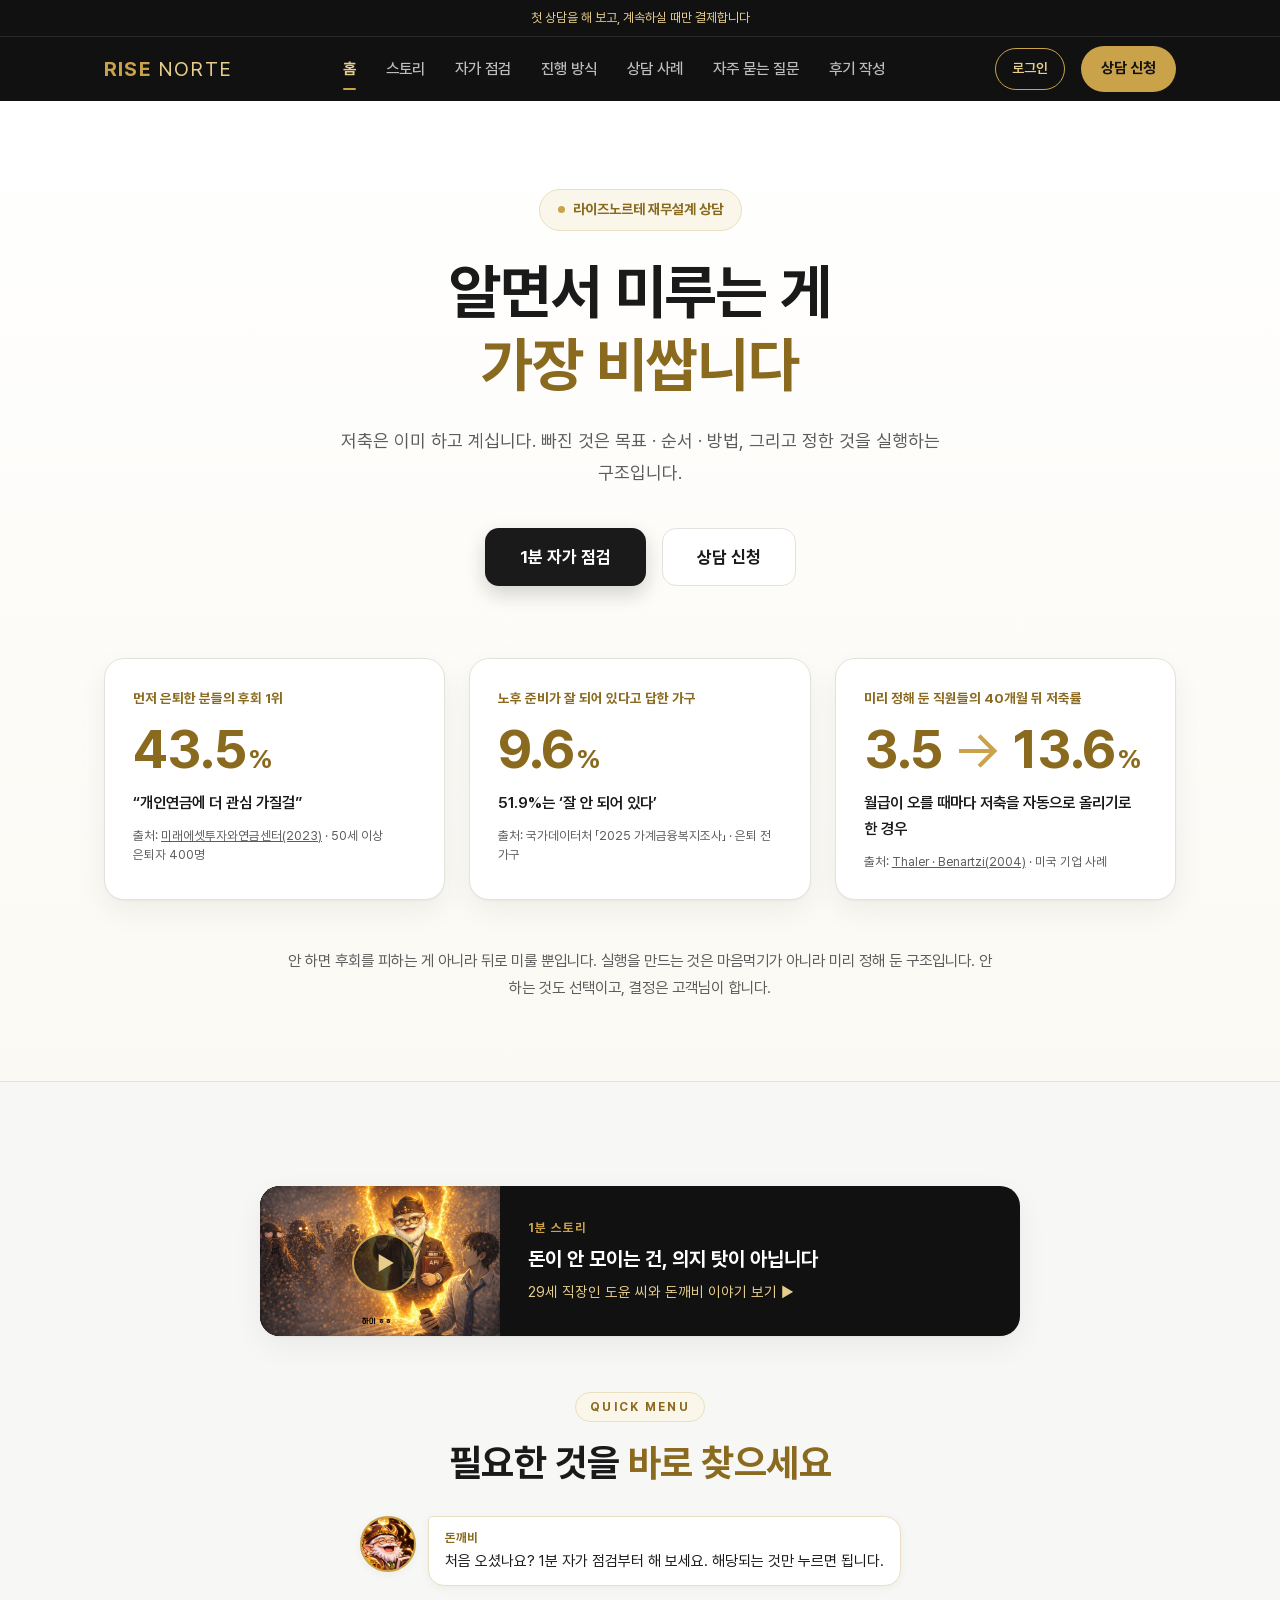
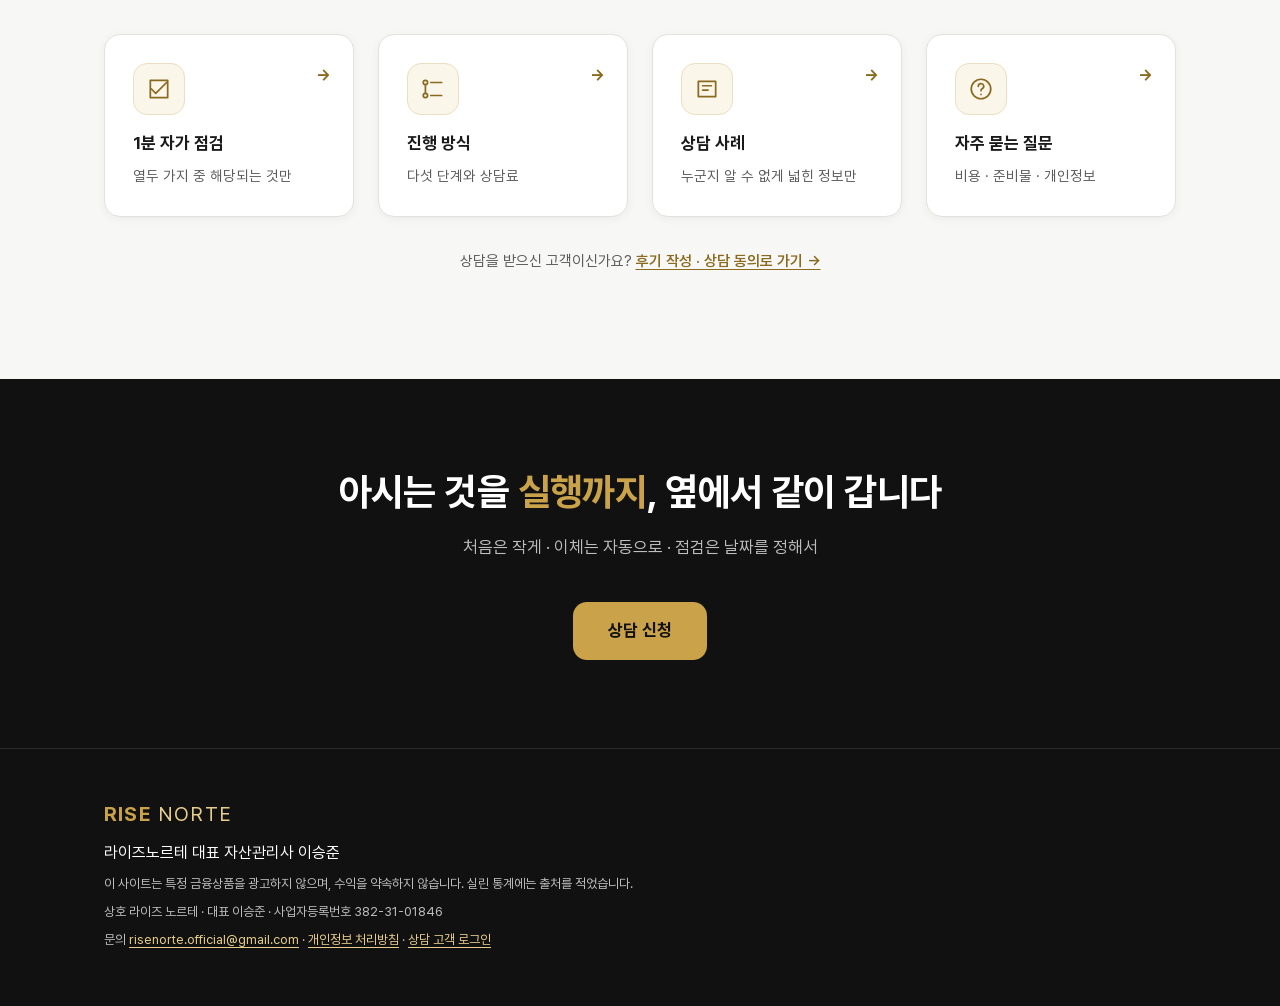
==== commit 1aa971fd: "돈독귀신 테스트 · 새 얼굴 그림 · 방문 기록 코드 Co-Authored-By: Claude Fable 5.2 <noreply@anthropic.com>" ====
--- a/index.html
+++ b/index.html
@@ -117,22 +117,22 @@
 <section class="sec sec-alt" id="check" data-view="check">
   <div class="wrap narrow-md">
     <p class="overline">SELF CHECK</p>
-    <h2>하나라도 해당되면, <br><em>점검이 필요합니다</em></h2>
+    <h2>내 안의 돈독귀신은 <br><em>어떤 얼굴일까요</em></h2>
     <p class="sec-lede">1분 자가 점검입니다. 열두 가지 가운데 해당되는 것을 모두 누르고 ‘결과 보기’를 눌러 보세요.</p>
 
     <form class="checks" id="checkForm" aria-label="자가 점검 열두 가지">
-      <label class="check"><input type="checkbox" value="돈의 목적 없음"><span class="num">01</span><span class="check-t">모으고는 있는데, 무엇을 위한 돈인지 정해져 있지 않다</span><span class="tick" aria-hidden="true"></span></label>
-      <label class="check"><input type="checkbox" value="상품이 따로 놂"><span class="num">02</span><span class="check-t">보험 · 적금 · 연금이 각자 따로 놀고 있다</span><span class="tick" aria-hidden="true"></span></label>
-      <label class="check"><input type="checkbox" value="세금 혜택 모름"><span class="num">03</span><span class="check-t">받을 수 있는 세금 혜택을 다 챙기고 있는지 모르겠다</span><span class="tick" aria-hidden="true"></span></label>
-      <label class="check"><input type="checkbox" value="필요 금액 계산 안 함"><span class="num">04</span><span class="check-t">목표까지 매달 얼마가 필요한지 계산해 본 적이 없다</span><span class="tick" aria-hidden="true"></span></label>
-      <label class="check"><input type="checkbox" value="돈 흐름 모름"><span class="num">05</span><span class="check-t">월급이 들어오면 어디로 얼마가 나가는지 바로 말하기 어렵다</span><span class="tick" aria-hidden="true"></span></label>
-      <label class="check"><input type="checkbox" value="비상금 없음"><span class="num">06</span><span class="check-t">비상금이 따로 없거나, 있어도 다른 돈과 섞여 있다</span><span class="tick" aria-hidden="true"></span></label>
-      <label class="check"><input type="checkbox" value="보장 내용 모름"><span class="num">07</span><span class="check-t">내 보험이 무엇을 보장하는지 설명하기 어렵다</span><span class="tick" aria-hidden="true"></span></label>
-      <label class="check"><input type="checkbox" value="남 따라 가입"><span class="num">08</span><span class="check-t">남이 좋다고 해서 가입하거나 산 금융상품이 있다</span><span class="tick" aria-hidden="true"></span></label>
-      <label class="check"><input type="checkbox" value="수익 인증에 흔들림"><span class="num">09</span><span class="check-t">SNS · 유튜브의 수익 인증을 보고 마음이 흔들린 적이 있다</span><span class="tick" aria-hidden="true"></span></label>
-      <label class="check"><input type="checkbox" value="쓸 때 안 정한 투자"><span class="num">10</span><span class="check-t">주식 · 코인에 넣은 돈을, 언제 쓸 돈인지 정하지 않고 넣었다</span><span class="tick" aria-hidden="true"></span></label>
-      <label class="check"><input type="checkbox" value="노후 수령액 모름"><span class="num">11</span><span class="check-t">노후에 매달 얼마를 받게 될지 확인해 본 적이 없다</span><span class="tick" aria-hidden="true"></span></label>
-      <label class="check"><input type="checkbox" value="석 달 넘게 미룸"><span class="num">12</span><span class="check-t">정리해야지 하면서 미룬 지 석 달이 넘었다</span><span class="tick" aria-hidden="true"></span></label>
+      <label class="check"><input type="checkbox" value="보상 결제" data-g="dalkom"><span class="num">01</span><span class="check-t">힘든 날에는 ‘오늘 고생했으니까’ 하며 계획에 없던 결제를 한다</span><span class="tick" aria-hidden="true"></span></label>
+      <label class="check"><input type="checkbox" value="남 따라 가입" data-g="jiltu"><span class="num">02</span><span class="check-t">남이 좋다고 해서 가입하거나 산 금융상품이 있다</span><span class="tick" aria-hidden="true"></span></label>
+      <label class="check"><input type="checkbox" value="석 달 넘게 미룸" data-g="buran"><span class="num">03</span><span class="check-t">정리해야지 하면서 미룬 지 석 달이 넘었다</span><span class="tick" aria-hidden="true"></span></label>
+      <label class="check"><input type="checkbox" value="되찾으려 더 넣음" data-g="tamyok"><span class="num">04</span><span class="check-t">잃은 돈을 한 번에 되찾으려고 더 넣은 적이 있다</span><span class="tick" aria-hidden="true"></span></label>
+      <label class="check"><input type="checkbox" value="작은 결제 합 모름" data-g="dalkom"><span class="num">05</span><span class="check-t">구독 · 할부 · 작은 결제가 한 달에 모두 얼마인지 합쳐 본 적이 없다</span><span class="tick" aria-hidden="true"></span></label>
+      <label class="check"><input type="checkbox" value="수익 인증에 흔들림" data-g="jiltu"><span class="num">06</span><span class="check-t">SNS · 유튜브의 수익 인증을 보고 마음이 흔들린 적이 있다</span><span class="tick" aria-hidden="true"></span></label>
+      <label class="check"><input type="checkbox" value="보장 내용 모름" data-g="buran"><span class="num">07</span><span class="check-t">걱정돼서 가입은 했는데, 내 보험이 무엇을 보장하는지 설명하기 어렵다</span><span class="tick" aria-hidden="true"></span></label>
+      <label class="check"><input type="checkbox" value="한 번에 크게" data-g="tamyok"><span class="num">08</span><span class="check-t">천천히 모으는 것은 답답하고, 크게 불릴 방법이 따로 있을 것 같다</span><span class="tick" aria-hidden="true"></span></label>
+      <label class="check"><input type="checkbox" value="돈 흐름 모름" data-g="dalkom" data-seat="1"><span class="num">09</span><span class="check-t">월급이 들어오면 어디로 얼마가 나가는지 바로 말하기 어렵다</span><span class="tick" aria-hidden="true"></span></label>
+      <label class="check"><input type="checkbox" value="돈의 목적 없음" data-g="jiltu" data-seat="1"><span class="num">10</span><span class="check-t">모으고는 있는데, 무엇을 위한 돈인지 정해져 있지 않다</span><span class="tick" aria-hidden="true"></span></label>
+      <label class="check"><input type="checkbox" value="비상금 없음" data-g="buran" data-seat="1"><span class="num">11</span><span class="check-t">비상금이 따로 없거나, 있어도 다른 돈과 섞여 있다</span><span class="tick" aria-hidden="true"></span></label>
+      <label class="check"><input type="checkbox" value="쓸 때 안 정한 투자" data-g="tamyok" data-seat="1"><span class="num">12</span><span class="check-t">주식 · 코인에 넣은 돈을, 언제 쓸 돈인지 정하지 않고 넣었다</span><span class="tick" aria-hidden="true"></span></label>
     </form>
 
     <div class="check-go">
@@ -140,12 +140,8 @@
       <button class="btn btn-main btn-lg" type="button" id="checkShow">결과 보기</button>
     </div>
 
-    <div class="duel" id="checkResult" aria-live="polite" hidden>
-      <div class="say say-bad" id="sayBad"><span class="say-face" aria-hidden="true"></span><div class="say-b"><b>돈독귀신</b><p id="badText"></p></div></div>
-      <div class="say say-good" id="sayGood"><span class="guide-face" aria-hidden="true"></span><div class="say-b"><b>돈깨비</b><p id="goodText"></p></div></div>
-      <a class="btn btn-main btn-lg duel-cta" id="checkApply" href="#apply">이 결과로 상담 신청</a>
-    </div>
-    <p class="src center">열두 가지는 재무설계 상담에서 자주 나오는 내용입니다(라이즈노르테 1차 상담 기준). 누른 내용은 저장되거나 전송되지 않습니다. 상담을 신청하실 때만 고른 항목이 함께 전달됩니다.</p>
+    <div class="ghost-result" id="checkResult" aria-live="polite" tabindex="-1" hidden></div>
+    <p class="src center">재미로 보는 테스트입니다. 심리 검사나 금융 진단이 아닙니다. 어떤 결과가 몇 번 나왔는지만 세고, 누가 눌렀는지와 고른 문항은 저장하지 않습니다. 상담을 신청하실 때만 결과와 고른 항목이 함께 전달됩니다.</p>
   </div>
 </section>
 
@@ -332,7 +328,7 @@
         <h3>개인정보 수집 · 이용 안내</h3>
         <dl>
           <dt>수집하는 곳</dt><dd>라이즈 노르테 (대표 이승준)</dd>
-          <dt>수집 항목</dt><dd>이름 · 연락처 · 상담 날짜와 시간 (필수) / 희망 장소 · 남길 말 · 관심 주제 · 만난 경로 · 자가 점검에서 고른 것 (선택)</dd>
+          <dt>수집 항목</dt><dd>이름 · 연락처 · 상담 날짜와 시간 (필수) / 희망 장소 · 남길 말 · 관심 주제 · 만난 경로 · 자가 점검 결과와 고른 것 (선택)</dd>
           <dt>목적</dt><dd>상담 일정 연락과 상담 준비</dd>
           <dt>보유 기간</dt><dd>상담 일정이 정해질 때까지. 상담으로 이어지지 않으면 지우고, 그 전에도 요청하시면 바로 지웁니다.</dd>
           <dt>거부할 권리</dt><dd>동의하지 않을 수 있으며, 그 경우 상담 신청을 받을 수 없습니다.</dd>
@@ -382,7 +378,7 @@
 
       <h3>1. 받는 정보와 쓰는 목적</h3>
       <ul>
-        <li><b>상담을 신청할 때</b> 이름 · 연락처 · 상담 날짜와 시간(필수), 희망 장소 · 남길 말 · 관심 주제 · 만난 경로 · 자가 점검에서 고른 것(선택) — 상담 일정 연락과 상담 준비에 씁니다.</li>
+        <li><b>상담을 신청할 때</b> 이름 · 연락처 · 상담 날짜와 시간(필수), 희망 장소 · 남길 말 · 관심 주제 · 만난 경로 · 자가 점검 결과와 고른 것(선택) — 상담 일정 연락과 상담 준비에 씁니다.</li>
         <li><b>카카오로 로그인할 때</b> 카카오가 넘겨주는 회원 식별값 · 닉네임 · 프로필 사진 주소 · 이메일, 직접 적는 이름 · 연락처 · 출생 연월 · 가구 형태 — 본인 확인, 자료를 본인에게만 보여 주기, 연락에 씁니다.</li>
         <li><b>사전 작성지를 쓸 때</b> 소득 · 지출 · 저축 · 자산 · 부채 금액, 재무 목표, 돈에 대한 생각, 투자성향 답변 — 재무 진단과 설계, 상담, 이후 자산관리에 씁니다.</li>
         <li><b>상담 확인 · 동의서에 동의할 때</b> 동의한 항목 · 일시 · 문서 판 · 적어 주신 이름 — 동의한 사실을 기록해 두는 데 씁니다.</li>
@@ -439,7 +435,7 @@
       <h3>9. 자동으로 저장되는 것(쿠키 등)</h3>
       <ul>
         <li>로그인 상태를 유지하려고 브라우저에 로그인 정보를 저장합니다. 로그아웃하거나 브라우저 저장 내용을 지우면 없어집니다.</li>
-        <li>광고나 방문자 추적을 위한 쿠키는 쓰지 않습니다.</li>
+        <li>방문 통계를 내려고 브라우저에 임의의 식별값을 저장하고, 방문 일시 · 본 화면 · 머문 시간 · 들어온 경로 · 기기 종류를 기록합니다. 이름 · 연락처와 연결하지 않으며, 광고를 따라다니게 하는 데 쓰지 않습니다. 브라우저 저장 내용을 지우면 식별값도 없어집니다.</li>
       </ul>
 
       <h3>10. 개인정보 보호책임자</h3>
@@ -490,6 +486,7 @@
 <script src="assets/config.js"></script>
 <script src="data/cases.js"></script>
 <script src="assets/app.js"></script>
+<script src="assets/track.js"></script>
 <script src="assets/intro.js"></script>
 </body>
 </html>
--- a/assets/style.css
+++ b/assets/style.css
@@ -527,3 +527,45 @@
   .story-txt { padding: 18px 20px 22px; }
   .story-txt strong { font-size: 18px; line-height: 27px; }
 }
+
+/* 스토리 끝 장면: 낮은 화면(작은 창 · 가로로 눕힌 휴대폰)에서도 세 줄이 다 들어가게 글자를 화면 높이에 맞춘다 */
+@media (min-aspect-ratio: 1/1) {
+  .ic-box { gap: min(18px, 2.4vh); }
+  .ic-title { font-size: clamp(18px, min(3vw, 5.4vh), 44px); }
+  .ic-line { font-size: clamp(14px, min(2.1vw, 3.8vh), 32px); padding: min(14px, 1.8vh) 20px; }
+}
+
+/* ‘내 안의 돈독귀신 테스트’ 결과. --g 는 결과로 나온 귀신의 색 */
+.ghost-result { --g: #7B3FBF; margin: 36px auto 0; max-width: 620px; display: grid; gap: 16px; text-align: left; scroll-margin-top: 130px; }
+.ghost-result[hidden] { display: none; }
+.ghost-result.pop > * { animation: sayPop .45s cubic-bezier(.2,1.3,.4,1) backwards; }
+.ghost-result.pop > *:nth-child(2) { animation-delay: .5s; }
+.ghost-result.pop > *:nth-child(3) { animation-delay: .9s; }
+.ghost-result.pop > *:nth-child(n+4) { animation-delay: 1.3s; }
+.gr-head { display: flex; align-items: center; gap: 18px; padding: 20px; background: var(--surface); border: 2px solid var(--g); border-radius: var(--radius-lg); box-shadow: var(--shadow); }
+.gr-pic { flex: none; width: 104px; height: 104px; border-radius: 50%; background: #111 center / cover no-repeat; border: 3px solid var(--g); box-shadow: 0 0 0 6px color-mix(in srgb, var(--g) 18%, transparent); }
+.gr-over { font-size: 13.5px; color: var(--ink-muted); }
+.gr-name { font-size: 30px; line-height: 40px; font-weight: 700; color: var(--g); }
+.gr-nick { font-size: 15.5px; font-weight: 600; }
+.ghost-result .say-bad .say-face { background-color: #111; border-color: var(--g); box-shadow: 0 0 0 4px color-mix(in srgb, var(--g) 18%, transparent); width: 56px; height: 56px; }
+.ghost-result .say-bad .say-b { background: #17121C; border-color: var(--g); color: #fff; }
+.ghost-result .say-bad .say-b b { color: color-mix(in srgb, var(--g) 55%, #fff); }
+.ghost-result .say { opacity: 1; }
+.say-sub { margin-top: 8px; font-weight: 400 !important; color: var(--ink-muted); font-size: 14.5px !important; line-height: 23px !important; }
+.gr-bars { display: grid; gap: 8px; padding: 16px 20px; background: var(--surface); border: 1px solid var(--line); border-radius: var(--radius-md); }
+.gr-bar { display: grid; grid-template-columns: 4.2em auto 1fr; align-items: center; gap: 12px; font-size: 14.5px; }
+.gr-bar-n { font-weight: 700; color: var(--c); }
+.gr-dots { display: flex; gap: 5px; }
+.gr-dots i { width: 22px; height: 10px; border-radius: 5px; background: var(--line); }
+.gr-dots i.on { background: var(--c); }
+.gr-bar-l { color: var(--ink-muted); font-size: 13.5px; }
+.gr-also { font-size: 14.5px; color: var(--ink-muted); text-align: center; }
+.gr-note { font-size: 14.5px; line-height: 24px; color: var(--ink-muted); text-align: center; }
+.gr-acts { display: grid; gap: 10px; justify-items: center; }
+@media (max-width: 600px) {
+  .gr-head { padding: 16px; gap: 14px; }
+  .gr-pic { width: 84px; height: 84px; }
+  .gr-name { font-size: 25px; line-height: 34px; }
+  .gr-acts .btn { width: 100%; }
+}
+@media (prefers-reduced-motion: reduce) { .ghost-result.pop > * { animation: none; } }
